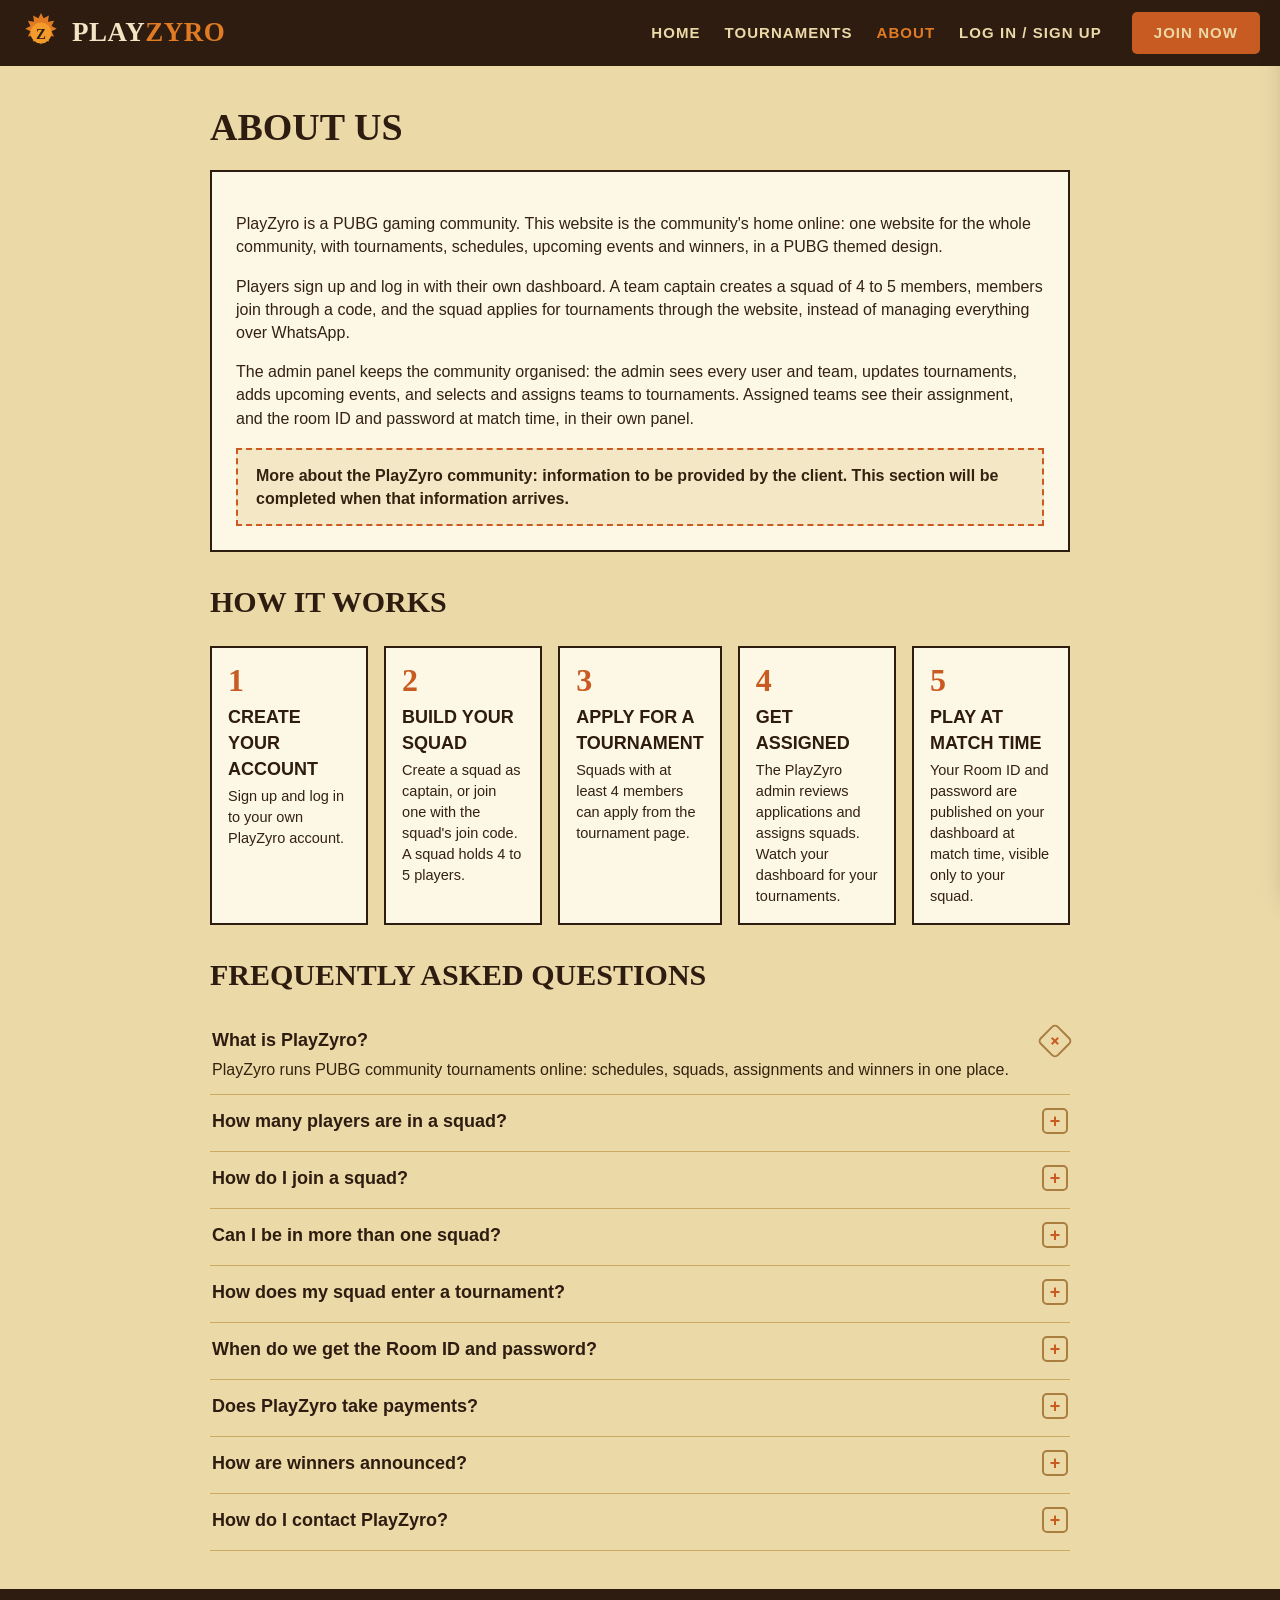
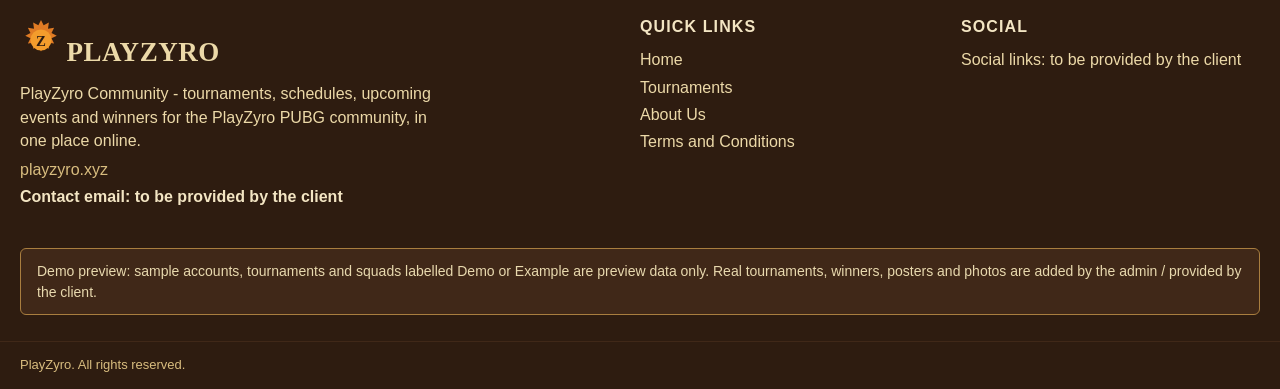
==== about.html @ addc8833 "Animations R1 fixes: height-animated FAQ (answers expand, single-open), desktop slider overflow for " ====
<!DOCTYPE html>
<html lang="en"><head><meta charset="utf-8"><meta name="viewport" content="width=device-width, initial-scale=1">
<title>About Us - PlayZyro</title><link rel="icon" href="data:image/svg+xml,%3Csvg xmlns='http://www.w3.org/2000/svg' viewBox='0 0 32 32'%3E%3Ccircle cx='16' cy='16' r='11' fill='%23e07b24'/%3E%3Ctext x='16' y='22' font-size='15' font-family='Georgia' font-weight='bold' text-anchor='middle' fill='%232e1c10'%3EZ%3C/text%3E%3C/svg%3E">
<link rel="stylesheet" href="assets/css/style.css?v=2026-11-20c">
<script>window.PZ_VARIANT='v3';</script>
<script src="assets/js/app.js?v=2026-11-20c"></script>
</head><body>
<header class="site-header dark"><div class="header-in"><a class="logo" href="index.html" aria-label="PlayZyro home">
<svg width="42" height="42" viewBox="0 0 48 48" aria-hidden="true"><g fill="#e07b24"><path d="M24 1l3 6 6-3-1 7 7-1-3 6 6 3-6 3 3 6-7-1 1 7-6-3-3 6-3-6-6 3 1-7-7 1 3-6-6-3 6-3-3-6 7 1-1-7 6 3z"/><circle cx="24" cy="24" r="12" fill="#f39c2c"/></g><text x="24" y="31" font-size="17" font-family="Georgia,serif" font-weight="bold" text-anchor="middle" fill="#2e1c10">Z</text></svg>
<span class="word">PLAY<b>ZYRO</b></span></a>
<nav class="mainnav"><a href="index.html">Home</a><a href="tournaments.html">Tournaments</a><a href="about.html" class="active">About</a><a href="dashboard.html" data-nav-dash>Dashboard</a><a href="admin.html" data-nav-admin>Admin Panel</a><span class="userchip" data-user-chip></span><a class="btn joinbtn" href="auth.html">Join Now</a></nav><button class="burger" type="button" data-burger aria-label="Open menu" aria-expanded="false" aria-controls="site-drawer"><span></span><span></span><span></span></button></div></header><div class="drawer-backdrop" data-drawer-close></div><aside class="drawer" id="site-drawer" aria-hidden="true"><div class="drawer-head"><span class="drawer-title">Menu</span><button class="drawer-x" type="button" data-drawer-close aria-label="Close menu">&times;</button></div><nav class="drawer-nav"><a href="index.html">Home</a><a href="tournaments.html">Tournaments</a><a href="about.html">About</a><a href="dashboard.html" data-nav-dash>Dashboard</a><a href="admin.html" data-nav-admin>Admin Panel</a><span class="userchip" data-user-chip></span><div class="drawer-auth"><a class="btn joinbtn" href="auth.html">Sign Up</a><a class="btn dark joinbtn" href="auth.html">Log In</a></div></nav></aside>

<div class="content"><h1>About Us</h1><div class="card">
<p>PlayZyro is a PUBG gaming community. This website is the community's home online: one website for the whole community, with tournaments, schedules, upcoming events and winners, in a PUBG themed design.</p>
<p>Players sign up and log in with their own dashboard. A team captain creates a squad of 4 to 5 members, members join through a code, and the squad applies for tournaments through the website, instead of managing everything over WhatsApp.</p>
<p>The admin panel keeps the community organised: the admin sees every user and team, updates tournaments, adds upcoming events, and selects and assigns teams to tournaments. Assigned teams see their assignment, and the room ID and password at match time, in their own panel.</p>
<div class="gapbox">More about the PlayZyro community: information to be provided by the client. This section will be completed when that information arrives.</div>
</div></div>
<div class="content r2-block"><h2>How It Works</h2><div class="steps"><div class="step"><div class="num">1</div><h3>Create your account</h3><p>Sign up and log in to your own PlayZyro account.</p></div><div class="step"><div class="num">2</div><h3>Build your squad</h3><p>Create a squad as captain, or join one with the squad's join code. A squad holds 4 to 5 players.</p></div><div class="step"><div class="num">3</div><h3>Apply for a tournament</h3><p>Squads with at least 4 members can apply from the tournament page.</p></div><div class="step"><div class="num">4</div><h3>Get assigned</h3><p>The PlayZyro admin reviews applications and assigns squads. Watch your dashboard for your tournaments.</p></div><div class="step"><div class="num">5</div><h3>Play at match time</h3><p>Your Room ID and password are published on your dashboard at match time, visible only to your squad.</p></div></div></div>
<div class="content r2-block"><h2>Frequently Asked Questions</h2><div class="faq"><div class="faq-item"><h3>What is PlayZyro?</h3><p>PlayZyro runs PUBG community tournaments online: schedules, squads, assignments and winners in one place.</p></div><div class="faq-item"><h3>How many players are in a squad?</h3><p>A squad holds 4 to 5 players. The captain creates the squad and shares its join code.</p></div><div class="faq-item"><h3>How do I join a squad?</h3><p>Ask the captain for the squad's join code, then use Join a Squad while logged in.</p></div><div class="faq-item"><h3>Can I be in more than one squad?</h3><p>Each player has one active squad.</p></div><div class="faq-item"><h3>How does my squad enter a tournament?</h3><p>A squad with at least 4 members applies from the tournament page. The admin assigns squads, and assigned squads see the tournament on their dashboard.</p></div><div class="faq-item"><h3>When do we get the Room ID and password?</h3><p>The admin publishes them at match time. They appear on the dashboard of assigned squad members only.</p></div><div class="faq-item"><h3>Does PlayZyro take payments?</h3><p>No. PlayZyro does not take payments, deposits or withdrawals on this site.</p></div><div class="faq-item"><h3>How are winners announced?</h3><p>Winners from finished tournaments are published in the winners section on this site.</p></div><div class="faq-item"><h3>How do I contact PlayZyro?</h3><p>Contact email: to be provided by the client.</p></div></div></div>
<footer class="site-footer"><div class="footer-in">
<div><a class="logo" style="margin-bottom:10px" href="index.html" aria-label="PlayZyro home">
<svg width="42" height="42" viewBox="0 0 48 48" aria-hidden="true"><g fill="#e07b24"><path d="M24 1l3 6 6-3-1 7 7-1-3 6 6 3-6 3 3 6-7-1 1 7-6-3-3 6-3-6-6 3 1-7-7 1 3-6-6-3 6-3-3-6 7 1-1-7 6 3z"/><circle cx="24" cy="24" r="12" fill="#f39c2c"/></g><text x="24" y="31" font-size="17" font-family="Georgia,serif" font-weight="bold" text-anchor="middle" fill="#2e1c10">Z</text></svg>
<span class="word">PLAY<b>ZYRO</b></span></a><p style="margin:6px 0;max-width:420px">PlayZyro Community - tournaments, schedules, upcoming events and winners for the PlayZyro PUBG community, in one place online.</p><p style="margin:4px 0;color:var(--tan)">playzyro.xyz</p><p class="foot-contact">Contact email: to be provided by the client</p></div>
<div><h4>Quick Links</h4><a href="index.html">Home</a><a href="tournaments.html">Tournaments</a><a href="about.html">About Us</a><a href="terms.html">Terms and Conditions</a></div>
<div><h4>Social</h4><p style="margin:4px 0">Social links: to be provided by the client</p></div>
<p class="demo-note">Demo preview: sample accounts, tournaments and squads labelled Demo or Example are preview data only. Real tournaments, winners, posters and photos are added by the admin / provided by the client.</p>
</div><div class="footer-bottom">PlayZyro. All rights reserved.</div></footer>
<script>
(function(){var u=PZ.session();document.querySelectorAll('[data-nav-dash]').forEach(function(e){e.style.display=u?'':'none';});document.querySelectorAll('[data-nav-admin]').forEach(function(e){e.style.display=(u&&u.role==='admin')?'':'none';});document.querySelectorAll('.joinbtn').forEach(function(e){e.style.display=u?'none':'';});})();
</script>

</body></html>
---- assets/css/style.css ----
/* PlayZyro V3 - Miramar Desert theme */
:root{
  --sand:#ecd9a8; --sand2:#e6cf9a; --cream:#f8efdb; --paper:#fdf7e6;
  --brown:#2e1c10; --brown2:#402818; --orange:#c75b21; --orange2:#e07b24;
  --tan:#d9bd7f; --tan2:#cda961; --line:#a97e3f; --ink:#33220f;
  --display:Georgia,'Times New Roman',serif;
  --cond:'Arial Narrow','Helvetica Neue',Arial,sans-serif;
  --body:'Segoe UI',Arial,Helvetica,sans-serif;
}
*{box-sizing:border-box}
html,body{margin:0;padding:0}
body{background:var(--sand);color:var(--ink);font-family:var(--body);font-size:16px;line-height:1.45}
a{color:var(--orange)}
h1,h2,h3{font-family:var(--display);color:var(--brown);margin:0 0 .4em}
.wrap{max-width:1280px;margin:0 auto;padding:0 20px}
.btn{display:inline-block;background:var(--orange);color:#fff;border:0;border-radius:5px;padding:10px 22px;font-family:var(--cond);font-weight:700;letter-spacing:.06em;text-transform:uppercase;text-decoration:none;cursor:pointer;font-size:15px;text-align:center}
.btn:hover{background:var(--orange2)}
.btn.dark{background:var(--brown)}
.btn.dark:hover{background:var(--brown2)}
.btn.ghost{background:transparent;border:2px solid var(--brown);color:var(--brown)}
.btn.small{padding:6px 14px;font-size:13px}
input,select,textarea{width:100%;padding:9px 11px;border:1px solid var(--line);border-radius:4px;background:var(--cream);font-family:var(--body);font-size:15px;color:var(--ink)}
label{font-family:var(--cond);font-weight:700;letter-spacing:.05em;text-transform:uppercase;font-size:13px;display:block;margin:0 0 5px}
.msg{border-radius:5px;padding:10px 14px;margin:12px 0;font-weight:600}
.msg.err{background:#f6d9c8;border:1px solid var(--orange);color:#7a2d08}
.msg.ok{background:#eef0cf;border:1px solid #8a8f3c;color:#4c4f14}
.ph{background:#ddd3bd;border:2px solid #8d8570;color:#5c5340;display:flex;align-items:center;justify-content:center;text-align:center;font-family:var(--cond);font-weight:700;letter-spacing:.05em;text-transform:uppercase;padding:18px;min-height:110px}
.ph.tall{min-height:300px}
.tablewrap{overflow-x:auto;border:2px solid var(--brown);max-width:100%}
.dash-grid>*,.auth-grid>*,.detail-grid>*,.admin-grid>*,.footer-in>*,.hcards>*{min-width:0}
table{border-collapse:collapse;width:100%;min-width:640px;background:var(--cream)}
th{background:var(--brown);color:var(--sand);font-family:var(--cond);letter-spacing:.06em;text-transform:uppercase;text-align:left;padding:10px 12px;font-size:14px}
td{padding:9px 12px;border-bottom:1px solid var(--tan2);font-size:15px;vertical-align:top}
tr.alt td{background:#f1e3bd}
.status{display:inline-block;padding:2px 10px;border-radius:10px;font-family:var(--cond);font-weight:700;font-size:12px;letter-spacing:.05em;text-transform:uppercase;background:#e9dfc2;border:1px solid var(--line)}
.status.open{background:#b9c98a;border-color:#7d8f4a}
.pz-toast{position:fixed;left:50%;bottom:26px;transform:translateX(-50%) translateY(20px);background:var(--brown);color:var(--sand);padding:12px 22px;border-radius:6px;font-weight:600;opacity:0;pointer-events:none;transition:opacity .25s,transform .25s;z-index:99;max-width:90vw;text-align:center}
.pz-toast.show{opacity:1;transform:translateX(-50%) translateY(0)}

/* Header */
.site-header{position:relative;z-index:5}
.site-header.dark{background:var(--brown);color:var(--sand)}
.site-header.light{background:var(--cream);color:var(--brown);border-bottom:3px solid var(--tan)}
.header-in{display:flex;align-items:center;gap:26px;max-width:1280px;margin:0 auto;padding:12px 20px;flex-wrap:wrap}
.logo{display:flex;align-items:center;gap:10px;text-decoration:none}
.logo .word{font-family:var(--display);font-weight:900;font-size:27px;letter-spacing:.02em}
.dark .logo .word{color:#f3e5c3}.dark .logo .word b{color:var(--orange2)}
.light .logo .word{color:var(--brown)}.light .logo .word b{color:var(--orange)}
.mainnav{display:flex;gap:24px;flex-wrap:wrap;margin-left:auto;align-items:center}
.mainnav a{font-family:var(--cond);font-weight:700;letter-spacing:.07em;text-transform:uppercase;text-decoration:none;font-size:15px}
.dark .mainnav a{color:var(--sand)} .light .mainnav a{color:var(--brown)}
.mainnav a:hover,.mainnav a.active{color:var(--orange2)}
.userchip{font-family:var(--cond);font-weight:700;letter-spacing:.04em}
.joinbtn{margin-left:6px}

/* Hero (home) */
.hero{position:relative;overflow:hidden;background:linear-gradient(var(--sand2),var(--sand));text-align:center;padding:52px 20px 0}
.hero .topo{position:absolute;inset:0;opacity:.5;pointer-events:none}
.hero h1{position:relative;font-size:46px;line-height:1.08;text-transform:uppercase;font-weight:900}
.hero h1 .l1{color:var(--orange);display:block}
.hero h1 .l2{color:var(--brown);display:block}
.hero p{position:relative;max-width:640px;margin:10px auto 22px;font-size:17px}
.hero .cta{position:relative;display:flex;gap:14px;justify-content:center;flex-wrap:wrap;padding-bottom:26px}
.dunes{display:block;width:100%;height:auto;margin-top:4px}

/* Sections */
.section{padding:38px 0}
.section h2{font-size:34px;text-transform:uppercase;text-align:center;font-weight:900}
.cards3{display:grid;grid-template-columns:repeat(3,1fr);gap:22px;max-width:1060px;margin:22px auto 0}
.tcard{background:var(--brown);border-radius:8px;padding:16px;color:var(--sand)}
.tcard .ph{min-height:130px;border-radius:4px}
.tcard h3{color:#f3e5c3;font-family:var(--cond);text-transform:uppercase;font-size:21px;margin:14px 0 2px}
.tcard .date{color:var(--tan);font-size:14px;margin-bottom:12px}
.tcard .btn{width:100%}

/* Newspaper strips */
.newsstrip{background:var(--paper);border-top:4px double var(--brown);border-bottom:4px double var(--brown);padding:16px 20px;max-width:1060px;margin:0 auto}
.newsstrip h2{font-size:30px}
.strip-row{display:flex;gap:16px;align-items:stretch;overflow-x:auto;padding-bottom:6px}
.strip-row .ph{flex:1 1 180px;min-height:104px}
.strip-cell{flex:1 1 200px;display:flex;flex-direction:column;gap:8px;justify-content:center}
.strip-cell .cap{font-family:var(--cond);font-weight:700;text-transform:uppercase;letter-spacing:.05em}
.strip-nav{display:flex;gap:8px;justify-content:flex-end;margin-top:8px}
.strip-nav button{background:var(--brown);color:var(--sand);border:0;border-radius:4px;width:38px;height:30px;cursor:pointer;font-size:16px}

/* Footer */
.site-footer{background:var(--brown);color:var(--sand);margin-top:50px}
.footer-in{max-width:1280px;margin:0 auto;padding:34px 20px 20px;display:grid;grid-template-columns:2fr 1fr 1fr;gap:28px}
.site-footer h4{font-family:var(--cond);letter-spacing:.07em;text-transform:uppercase;color:#f3e5c3;margin:0 0 10px}
.site-footer a{color:var(--sand);text-decoration:none;display:block;margin:4px 0}
.site-footer a:hover{color:var(--orange2)}
.footer-bottom{border-top:1px solid var(--brown2);padding:14px 20px;max-width:1280px;margin:0 auto;font-size:13px;color:var(--tan)}
.demo-note{grid-column:1/-1;background:var(--brown2);border:1px solid var(--line);border-radius:6px;padding:12px 16px;font-size:14px;color:#e8d9ae}

/* Page titles (tournaments) */
.pagetitle{position:relative;text-align:center;padding:44px 20px 8px;overflow:hidden}
.pagetitle .topo{position:absolute;inset:0;opacity:.45;pointer-events:none}
.pagetitle h1{position:relative;font-size:52px;text-transform:uppercase;font-weight:900}
.pagetitle p{position:relative;font-size:18px}
.champ-banner{max-width:1180px;margin:26px auto 0;background:var(--paper);border:2px solid var(--brown);padding:12px 18px}
.champ-banner .cb-head{display:flex;align-items:center;gap:14px}
.champ-banner .cb-head:before,.champ-banner .cb-head:after{content:"";flex:1;border-top:3px solid var(--brown);border-bottom:1px solid var(--brown);height:5px}
.champ-banner h2{font-size:22px;margin:0}
.champ-row{display:flex;gap:18px;align-items:center;flex-wrap:wrap;margin-top:10px}
.champ-row .ph{min-height:74px;flex:0 0 190px}
.champ-row .cap{font-family:var(--display);font-weight:900;font-size:21px;text-transform:uppercase;color:var(--brown)}
.hcards{display:grid;grid-template-columns:repeat(3,1fr);gap:20px;max-width:1180px;margin:20px auto 0}
.hcard{background:#f3e7c6;border:2px solid var(--brown);padding:12px;display:flex;gap:14px;align-items:stretch}
.hcard .ph{flex:0 0 118px;min-height:118px;padding:8px;font-size:13px}
.hcard h3{font-family:var(--cond);font-size:20px;text-transform:uppercase;margin:0 0 4px}
.hcard .meta{font-size:14px;margin-bottom:10px}
.sched{max-width:1180px;margin:0 auto}
.sched h2{text-align:left;font-size:22px;font-family:var(--cond);letter-spacing:.05em}

/* Auth */
.auth-grid{display:grid;grid-template-columns:1fr 1fr;gap:26px;max-width:1180px;margin:30px auto 0;align-items:start}
.panel{background:var(--paper);border:2px solid var(--orange);padding:18px}
.panel h2{font-family:var(--cond);font-size:26px;text-transform:uppercase;border-bottom:2px solid var(--orange);padding-bottom:8px}
.panel .ph{margin-bottom:14px}
.auth-panel{border:3px solid var(--brown);background:var(--paper);padding:0;overflow:hidden}
.auth-panel .ap-head{background:var(--orange);color:#fff;font-family:var(--display);font-weight:700;font-size:22px;text-align:center;padding:12px}
.auth-cols{display:grid;grid-template-columns:1fr 1fr}
.auth-col{padding:20px}
.auth-col:first-child{border-right:1px solid var(--tan2)}
.auth-col h2{font-family:var(--cond);text-align:center;font-size:24px}
.auth-col .field{margin-bottom:13px}
.checkline{display:flex;gap:8px;align-items:flex-start;font-size:14px;margin:10px 0}
.checkline input{width:auto;margin-top:3px}
.demo-box{max-width:1180px;margin:20px auto 0;background:var(--brown);color:var(--sand);border-radius:6px;padding:14px 18px;font-size:15px}
.demo-box b{color:var(--orange2)}

/* Dashboard */
.dash-band{background:var(--tan);margin-top:0}
.dash-band-in{max-width:1280px;margin:0 auto;padding:16px 20px;display:flex;gap:22px;align-items:flex-start;flex-wrap:wrap}
.dash-band h1{font-family:var(--cond);font-size:30px;text-transform:uppercase;margin:8px 0 0}
.dash-band h1 span{color:#6d4c1e;font-weight:400}
.roombox{margin-left:auto;background:var(--brown);color:var(--sand);min-width:300px;max-width:430px;flex:1 1 300px}
.roombox .rb-head{background:var(--orange);color:#fff;font-family:var(--cond);font-weight:700;letter-spacing:.06em;padding:8px 14px;font-size:17px}
.roombox .rb-body{padding:12px 14px;font-size:15px}
.roombox .rb-body .cred{font-weight:700;color:#f3e5c3}
.dash-grid{display:grid;grid-template-columns:300px 1fr 250px;gap:24px;max-width:1280px;margin:26px auto 0;padding:0 20px;align-items:start}
.dash-grid h2{font-family:var(--cond);font-size:24px;text-transform:uppercase;text-align:left}
.squadcard{border:2px solid var(--brown);background:#eef0ea;padding:14px}
.squadcard .ph{min-height:140px;margin-bottom:12px}
.squadcard .sname{font-family:var(--cond);font-weight:700;font-size:19px;text-transform:uppercase;border-bottom:2px solid var(--brown);padding-bottom:6px}
.squadcard ul{list-style:none;margin:10px 0;padding:0}
.squadcard li{padding:5px 0;border-bottom:1px solid #d8d2bd;font-size:15px}
.jocode{background:var(--tan);padding:9px 11px;font-family:var(--cond);font-weight:700;letter-spacing:.04em;display:flex;justify-content:space-between;gap:8px;align-items:center;flex-wrap:wrap}
.winners-strip{margin-top:26px}
.winners-strip h2{font-family:var(--cond)}
.ws-bar{border:2px solid var(--brown);background:var(--tan);padding:8px 14px;font-family:var(--cond);font-weight:700;letter-spacing:.05em;text-transform:uppercase}
.ws-body{border:2px solid var(--brown);border-top:0;background:var(--paper);padding:16px;display:flex;gap:18px;align-items:center;flex-wrap:wrap}
.ws-body .ph{flex:0 0 190px;min-height:100px}
.ws-body .cap{font-family:var(--display);font-weight:900;font-size:20px;text-transform:uppercase;color:var(--brown)}
.side-col .ph{min-height:300px}
.eventlist{list-style:none;margin:10px 0;padding:0}
.eventlist li{background:var(--paper);border:1px solid var(--line);padding:9px 12px;margin-bottom:8px}

/* Generic content pages */
.content{max-width:900px;margin:34px auto 0;padding:0 20px}
.content h1{font-size:38px;text-transform:uppercase}
.content .card{background:var(--paper);border:2px solid var(--brown);padding:24px}
.gapbox{background:#f3e7c6;border:2px dashed var(--orange);padding:14px 18px;margin-top:18px;font-weight:600}
.formcard{max-width:560px;margin:30px auto 0;background:var(--paper);border:2px solid var(--brown);padding:24px}
.formcard .field{margin-bottom:14px}
.detail-grid{display:grid;grid-template-columns:1fr 1fr;gap:24px;max-width:1000px;margin:28px auto 0;padding:0 20px;align-items:start}

/* Admin */
.admin-shell{display:flex;min-height:100vh}
.admin-side{background:var(--brown);color:var(--sand);width:230px;flex:0 0 230px;padding:20px 16px}
.admin-side .logo .word{color:#f3e5c3;font-size:22px}.admin-side .logo .word b{color:var(--orange2)}
.admin-side .ap-label{text-align:center;font-family:var(--cond);letter-spacing:.15em;margin:12px 0 20px;color:var(--tan)}
.admin-side nav a{display:block;color:var(--sand);text-decoration:none;font-family:var(--cond);font-weight:700;letter-spacing:.04em;padding:10px 12px;border-radius:5px;margin-bottom:4px}
.admin-side nav a:hover,.admin-side nav a.active{background:var(--orange);color:#fff}
.admin-main{flex:1;padding:20px;min-width:0}
.admin-top{display:flex;gap:16px;align-items:center;flex-wrap:wrap;margin-bottom:20px}
.admin-top .searchbox{flex:1 1 260px}
.countbox{background:var(--paper);border:2px solid var(--brown);padding:8px 20px;text-align:center}
.countbox .num{font-family:var(--display);font-weight:900;font-size:26px;color:var(--brown)}
.countbox .lbl{font-family:var(--cond);font-size:12px;letter-spacing:.08em;text-transform:uppercase}
.admin-grid{display:grid;grid-template-columns:1fr 1fr;gap:22px}
.admin-card{background:var(--paper);border:1px solid var(--tan2);border-radius:8px;padding:18px;box-shadow:0 2px 6px rgba(46,28,16,.12)}
.admin-card h2{font-family:var(--cond);font-size:22px;text-transform:uppercase;text-align:left}
.admin-card table{min-width:0}
.admin-card th{background:transparent;color:var(--brown);border-bottom:2px solid var(--brown)}
.admin-card td{border-bottom:1px solid #e3d3a5;padding:8px;font-size:14px}
.admin-card th{padding:8px;font-size:13px}
.mini-ph{display:inline-block;background:#ddd3bd;border:1px solid #8d8570;color:#5c5340;font-family:var(--cond);font-weight:700;font-size:10px;padding:5px 7px;text-align:center;text-transform:uppercase}
.tcards{display:grid;grid-template-columns:repeat(auto-fill,minmax(180px,1fr));gap:14px}
.tcards .tcard2{border:1px solid var(--tan2);border-radius:6px;padding:10px;background:var(--cream)}
.tcards .tcard2 .ph{min-height:80px;padding:8px;font-size:12px;margin:8px 0}
.tcards .tcard2 h3{font-family:var(--cond);font-size:16px;margin:0}
.admin-form .field{margin-bottom:11px}
.admin-form .row2{display:grid;grid-template-columns:1fr 1fr;gap:12px}
.assign-list label{display:flex;gap:8px;align-items:center;text-transform:none;font-family:var(--body);font-weight:400;font-size:15px;margin:6px 0}
.assign-list input{width:auto}
.timeline{list-style:none;margin:0;padding:0 0 0 14px;border-left:3px solid var(--tan2)}
.timeline li{padding:8px 0 8px 10px;position:relative}
.timeline li:before{content:"";position:absolute;left:-21px;top:15px;width:9px;height:9px;border-radius:50%;background:var(--orange)}

@media (max-width:900px){
  .dash-grid{grid-template-columns:1fr 1fr}
  .side-col{grid-column:1/-1}
  .admin-grid{grid-template-columns:1fr}
}
@media (max-width:760px){
  .header-in{gap:14px}
  .mainnav{margin-left:0;gap:14px}
  .hero h1{font-size:31px}
  .pagetitle h1{font-size:34px}
  .cards3,.hcards{grid-template-columns:1fr}
  .auth-grid,.auth-cols,.detail-grid{grid-template-columns:1fr}
  .auth-col:first-child{border-right:0;border-bottom:1px solid var(--tan2)}
  .dash-grid{grid-template-columns:1fr}
  .roombox{margin-left:0}
  .footer-in{grid-template-columns:1fr}
  .admin-shell{flex-direction:column}
  .admin-side{width:100%;flex:none}
  .admin-side nav{display:flex;flex-wrap:wrap;gap:4px}
  .section h2{font-size:26px}
  table{min-width:560px}
}

/* ============ R2 FIX ROUND (2026-11-20) ============ */
/* Item 4: editorial display type lock - headlines always use the display face */
h1,.section h2,.pagetitle h1,.content h1,.newsstrip h2,.champ-banner h2{font-family:var(--display);font-weight:900}
.sched h2{font-family:var(--display);font-size:26px;letter-spacing:0;text-transform:uppercase}

/* Items 1-2: compact mobile header + slide-in drawer */
.burger{display:none;background:transparent;border:2px solid currentColor;border-radius:5px;width:44px;height:40px;padding:9px 10px;cursor:pointer;color:inherit;flex:0 0 auto;margin-left:auto}
.burger span{display:block;height:3px;background:currentColor;margin:0 0 5px}
.burger span:last-child{margin-bottom:0}
.drawer{position:fixed;top:0;right:0;height:100dvh;width:min(320px,86vw);background:var(--brown);color:var(--sand);z-index:60;transform:translateX(105%);transition:transform .32s ease;box-shadow:-6px 0 24px rgba(46,28,16,.35);display:flex;flex-direction:column}
.drawer.open{transform:translateX(0)}
.drawer-backdrop{position:fixed;inset:0;background:rgba(46,28,16,.55);opacity:0;pointer-events:none;transition:opacity .32s ease;z-index:59}
.drawer-backdrop.open{opacity:1;pointer-events:auto}
.drawer-head{display:flex;align-items:center;justify-content:space-between;padding:16px 18px;border-bottom:2px solid var(--brown2)}
.drawer-title{font-family:var(--display);font-weight:900;font-size:21px;text-transform:uppercase;color:#f3e5c3}
.drawer-x{background:transparent;border:2px solid var(--tan);color:var(--sand);border-radius:5px;width:38px;height:38px;font-size:21px;line-height:1;cursor:pointer}
.drawer-nav{display:flex;flex-direction:column;gap:2px;padding:14px 18px;overflow-y:auto}
.drawer-nav>a{font-family:var(--cond);font-weight:700;letter-spacing:.06em;text-transform:uppercase;text-decoration:none;color:var(--sand);font-size:17px;padding:11px 6px;border-bottom:1px solid var(--brown2)}
.drawer-nav>a:hover{color:var(--orange2)}
.drawer-nav .userchip{padding:12px 6px 2px;color:var(--tan)}
.drawer-auth{display:flex;gap:10px;margin-top:16px}
.drawer-auth .btn{flex:1}

/* Item 3: hero artwork - defined hard-edge shapes, stronger contour lines */
.hero .topo,.pagetitle .topo{opacity:.85}
.hero .topo path,.pagetitle .topo path{stroke-width:2.2}

/* Item 6: distinct placeholder treatments (poster artwork / winner photo frame / team photo frame) */
.art-poster,.art-photo,.art-team{position:relative;border:2px solid var(--brown);overflow:hidden;display:flex;align-items:flex-end;min-height:110px;background-color:#e8d5a3}
.art-poster{background-image:url("data:image/svg+xml,%3Csvg xmlns='http://www.w3.org/2000/svg' viewBox='0 0 400 225'%3E%3Crect width='400' height='225' fill='%23ecd9a8'/%3E%3Ccircle cx='322' cy='42' r='24' fill='%23c75b21'/%3E%3Cg fill='none' stroke='%23a97e3f' stroke-width='2'%3E%3Cpath d='M-10 40 C80 22 150 52 240 38 S 360 24 410 44'/%3E%3Cpath d='M-10 68 C90 50 160 80 250 66 S 370 52 410 72'/%3E%3C/g%3E%3Cpath d='M0 225 L0 150 L60 150 L84 108 L190 108 L208 150 L400 150 L400 225 Z' fill='%23d9a860'/%3E%3Cpath d='M0 225 L0 180 L120 168 L260 184 L400 170 L400 225 Z' fill='%23c98f45'/%3E%3Cpath d='M0 225 C90 206 210 220 400 202 L400 225 Z' fill='%23b97e35'/%3E%3C/svg%3E");background-size:cover;background-position:center}
.art-photo{background-color:#e6cf9a;background-image:url("data:image/svg+xml,%3Csvg xmlns='http://www.w3.org/2000/svg' viewBox='0 0 100 100'%3E%3Ccircle cx='50' cy='33' r='17' fill='%23402818'/%3E%3Cpath d='M14 96 C14 68 32 57 50 57 C68 57 86 68 86 96 Z' fill='%23402818'/%3E%3C/svg%3E");background-repeat:no-repeat;background-position:center 34%;background-size:auto 60%;box-shadow:inset 0 0 0 4px var(--cream),inset 0 0 0 7px var(--line)}
.art-team{background-color:#e6cf9a;background-image:url("data:image/svg+xml,%3Csvg xmlns='http://www.w3.org/2000/svg' viewBox='0 0 200 100'%3E%3Cg fill='%23402818'%3E%3Ccircle cx='28' cy='36' r='13'/%3E%3Cpath d='M6 92 C6 68 16 60 28 60 C40 60 50 68 50 92 Z'/%3E%3Ccircle cx='78' cy='36' r='13'/%3E%3Cpath d='M56 92 C56 68 66 60 78 60 C90 60 100 68 100 92 Z'/%3E%3Ccircle cx='128' cy='36' r='13'/%3E%3Cpath d='M106 92 C106 68 116 60 128 60 C140 60 150 68 150 92 Z'/%3E%3Ccircle cx='178' cy='36' r='13'/%3E%3Cpath d='M156 92 C156 68 166 60 178 60 C190 60 200 68 200 92 Z'/%3E%3C/g%3E%3C/svg%3E");background-repeat:no-repeat;background-position:center 34%;background-size:80% auto;box-shadow:inset 0 0 0 4px var(--cream),inset 0 0 0 7px var(--line)}
.art-tag{position:relative;z-index:2;background:var(--brown);color:var(--sand);font-family:var(--cond);font-weight:700;letter-spacing:.06em;text-transform:uppercase;font-size:12px;padding:4px 10px;margin:10px}
.art-poster.tall{min-height:300px;height:100%}
.tcard .art-poster{height:140px;min-height:140px}
.hcard{flex-direction:column}
.hcard .art-poster{width:100%;height:150px;flex:none}
.hcard-body{display:flex;flex-direction:column;align-items:flex-start}
.panel .art-poster,.panel .art-photo,.panel .art-team{margin-bottom:14px}
.squadcard .art-team{min-height:140px;margin-bottom:12px}
.side-col .art-poster{min-height:300px}
.ws-body .art-photo{flex:0 0 190px;min-height:100px}
.strip-row .art-photo,.strip-row .art-team{flex:1 1 180px;min-height:104px}
.champ-unit{display:flex;gap:14px;align-items:center;flex:1 1 280px}
.champ-unit .art-photo,.champ-unit .art-team{flex:0 0 170px;height:84px;min-height:84px}
.tcards .tcard2 .art-poster{height:84px;min-height:84px;margin:8px 0}
.mini-frame{display:inline-block;background:#e6cf9a;border:1px solid var(--line);box-shadow:inset 0 0 0 2px var(--cream);color:#5c5340;font-family:var(--cond);font-weight:700;font-size:10px;padding:5px 7px;text-align:center;text-transform:uppercase}
.win-line{display:block;margin-top:2px}
.wl-label{font-family:var(--cond);font-weight:700;text-transform:uppercase;letter-spacing:.05em;white-space:nowrap}

/* Item 13: page-depth sections */
.steps{display:grid;grid-template-columns:repeat(5,1fr);gap:16px;margin-top:22px}
.step{background:var(--paper);border:2px solid var(--brown);padding:16px}
.step .num{font-family:var(--display);font-weight:900;font-size:32px;color:var(--orange);line-height:1}
.step h3{font-family:var(--cond);text-transform:uppercase;font-size:18px;margin:8px 0 4px}
.step p{margin:0;font-size:14.5px}
.section.alt{background:var(--cream)}
.why-grid{display:grid;grid-template-columns:repeat(2,1fr);gap:18px;max-width:1060px;margin:22px auto 0}
.why-card{background:var(--paper);border:2px solid var(--brown);border-top:6px solid var(--orange);padding:18px}
.why-card h3{font-family:var(--cond);text-transform:uppercase;font-size:19px;margin:0 0 6px}
.why-card p{margin:0}
.faq{max-width:860px;margin:18px auto 0;text-align:left}
.faq-item{border-bottom:1px solid var(--tan2);padding:13px 2px}
.faq-item h3{font-family:var(--cond);font-size:18px;margin:0 0 4px;color:var(--brown)}
.faq-item p{margin:0}
.cta-band{background:var(--brown);color:var(--sand);text-align:center;padding:34px 20px;border-top:5px solid var(--orange);margin-top:44px}
.cta-band h2{color:#f3e5c3;font-size:32px;text-transform:uppercase;margin:0 0 8px}
.cta-band p{margin:0 auto 18px;max-width:560px}
.cta-row{display:flex;gap:14px;justify-content:center;flex-wrap:wrap}
.btn.ghost-light{background:transparent;border:2px solid var(--sand);color:var(--sand)}
.squad-strip{max-width:1180px;margin:38px auto 0;background:var(--paper);border:2px solid var(--brown);padding:20px}
.squad-strip h2{font-size:26px;text-align:left;margin:0 0 6px}
.ss-row{display:grid;grid-template-columns:repeat(4,1fr);gap:16px;margin-top:12px}
.ss-item{display:flex;gap:10px;align-items:flex-start}
.ss-item .num{font-family:var(--display);font-weight:900;font-size:26px;color:var(--orange);line-height:1.1}
.ss-item p{margin:0;font-size:14.5px}
.detail-extra{display:grid;grid-template-columns:1fr;gap:20px;max-width:1000px;margin:24px auto 0}
.detail-extra .panel h2{text-align:left}
.apply-steps,.rules-list{margin:8px 0 0;padding-left:22px}
.apply-steps li,.rules-list li{margin-bottom:7px}
.r2-block{margin-top:28px}
.r2-block h2{font-size:30px;text-transform:uppercase}
.r2-block .steps{grid-template-columns:repeat(5,1fr)}

/* Item 9: footer tightening + designed contact line */
.site-footer{margin-top:38px}
.footer-in{padding:26px 20px 12px;gap:22px}
.foot-contact{margin:4px 0;color:#f3e5c3;font-weight:600}

/* Item 7 (admin): contained scroll wrapper, visible hint, sticky first column */
.scroll-hint{display:none;font-family:var(--cond);font-weight:700;letter-spacing:.05em;text-transform:uppercase;font-size:12px;color:var(--orange);margin:0 0 8px}
@media (max-width:900px){
  .scroll-hint{display:block}
  .admin-card th:first-child,.admin-card td:first-child{position:sticky;left:0;background:var(--paper);z-index:2}
  .admin-top .countbox{flex:1 1 0}
  .admin-top .countbox + .countbox{border-left:0}
}

@media (max-width:900px){
  .steps{grid-template-columns:repeat(2,1fr)}
  .ss-row{grid-template-columns:repeat(2,1fr)}
  .r2-block .steps{grid-template-columns:repeat(2,1fr)}
}
@media (max-width:820px){
  /* Items 1-2: one compact header row; nav + auth live in the drawer */
  .header-in{flex-wrap:nowrap;gap:12px;padding:10px 16px}
  .mainnav{display:none}
  .burger{display:block}
  .logo .word{font-size:23px}
  /* Item 8: auth form leads on mobile */
  .auth-grid{display:flex;flex-direction:column}
  .auth-formcol{order:-1}
}
@media (max-width:640px){
  /* Item 7: public tables become stacked label/value cards */
  .tablewrap.stack-table{border:0;overflow:visible}
  .tablewrap.stack-table table{min-width:0 !important;width:100%}
  .tablewrap.stack-table thead{display:none}
  .tablewrap.stack-table tbody tr{display:block;background:var(--paper);border:2px solid var(--brown);margin:0 0 12px;padding:4px 2px}
  .tablewrap.stack-table tbody td{display:flex;justify-content:space-between;align-items:center;gap:14px;border-bottom:1px solid var(--tan2);padding:8px 10px;text-align:right}
  .tablewrap.stack-table tbody td:last-child{border-bottom:0}
  .tablewrap.stack-table tbody td:before{content:attr(data-label);font-family:var(--cond);font-weight:700;text-transform:uppercase;letter-spacing:.05em;font-size:12px;color:var(--brown);text-align:left;flex:0 0 auto}
  .tablewrap.stack-table tbody td[colspan]{display:block;text-align:left}
  .tablewrap.stack-table tbody td[colspan]:before{content:none}
  .steps,.ss-row,.why-grid,.r2-block .steps{grid-template-columns:1fr}
  .champ-unit{flex:1 1 100%}
  .footer-in{gap:16px;padding:22px 16px 10px}
}

/* ===== PlayZyro Animations R1 (panel-approved S1-S5 + O1-O4, Chat 3) =====
   Rules: content visible on load, entrance starts from visible, no scroll-reveal,
   animations are never gated on any motion preference setting. */
.btn{transition:background-color .16s ease,color .16s ease,border-color .16s ease,transform .12s ease}
.btn:active{transform:scale(.98)}
.main-nav a,nav.main a,.drawer-nav a{transition:color .15s ease,background-color .15s ease}
@keyframes pzHero{from{transform:translateY(10px) scale(.99);opacity:.92}to{transform:translateY(0) scale(1);opacity:1}}
.hero{animation:pzHero .5s ease-out}

@media (hover:hover) and (pointer:fine){
  .tcard,.why-card{transition:transform .18s ease,border-color .18s ease,box-shadow .18s ease}
  .tcard:hover,.why-card:hover{transform:translateY(-2px);border-color:#a97e3f;box-shadow:0 10px 22px rgba(46,28,16,.22)}
}
.pz-prog{height:3px;background:#d9bd7f;margin-top:10px;overflow:hidden}
.pz-prog i{display:block;height:100%;width:0;background:#c75b21;transition:width .3s ease}
.strip-row{scroll-behavior:smooth;scroll-snap-type:x proximity}
.strip-row>*{scroll-snap-align:start}
.pz-faq-q{cursor:pointer;display:flex;justify-content:space-between;align-items:center;gap:12px}
.pz-chev{flex:none;width:26px;height:26px;border:2px solid #a97e3f;border-radius:5px;color:#c75b21;display:inline-flex;align-items:center;justify-content:center;font-family:var(--cond);font-weight:700;transition:transform .3s ease}
.pz-chev::after{content:"+"}
.pz-open .pz-chev{transform:rotate(45deg)}
.pz-faq-a{display:grid;grid-template-rows:0fr;transition:grid-template-rows .32s ease-in-out}
.pz-faq-in{overflow:hidden;min-height:0}
.pz-msg-in{animation:pzMsg .2s ease-out}
@keyframes pzMsg{from{opacity:.35;transform:translateY(-4px)}to{opacity:1;transform:translateY(0)}}
.pz-swap{animation:pzSwap .16s ease-out}
@keyframes pzSwap{from{opacity:.45}to{opacity:1}}
.pz-reveal{animation:pzReveal .5s ease-out}
@keyframes pzReveal{from{opacity:.55;transform:scale(.985)}to{opacity:1;transform:scale(1)}}

/* Animations R1 correction: the Champions strip must actually overflow to slide (S2);
   R2 fitted its cells to the row, so prev/next and auto-advance had nothing to move. */
.strip-row>.ph,.strip-row>.art-photo,.strip-row>.art-team,.strip-row>.strip-cell{flex:0 0 300px}
/* Animations R1 fix: open state for the FAQ answer wrapper (was missing, answers could not expand). */
.faq-item.pz-open .pz-faq-a{grid-template-rows:1fr}
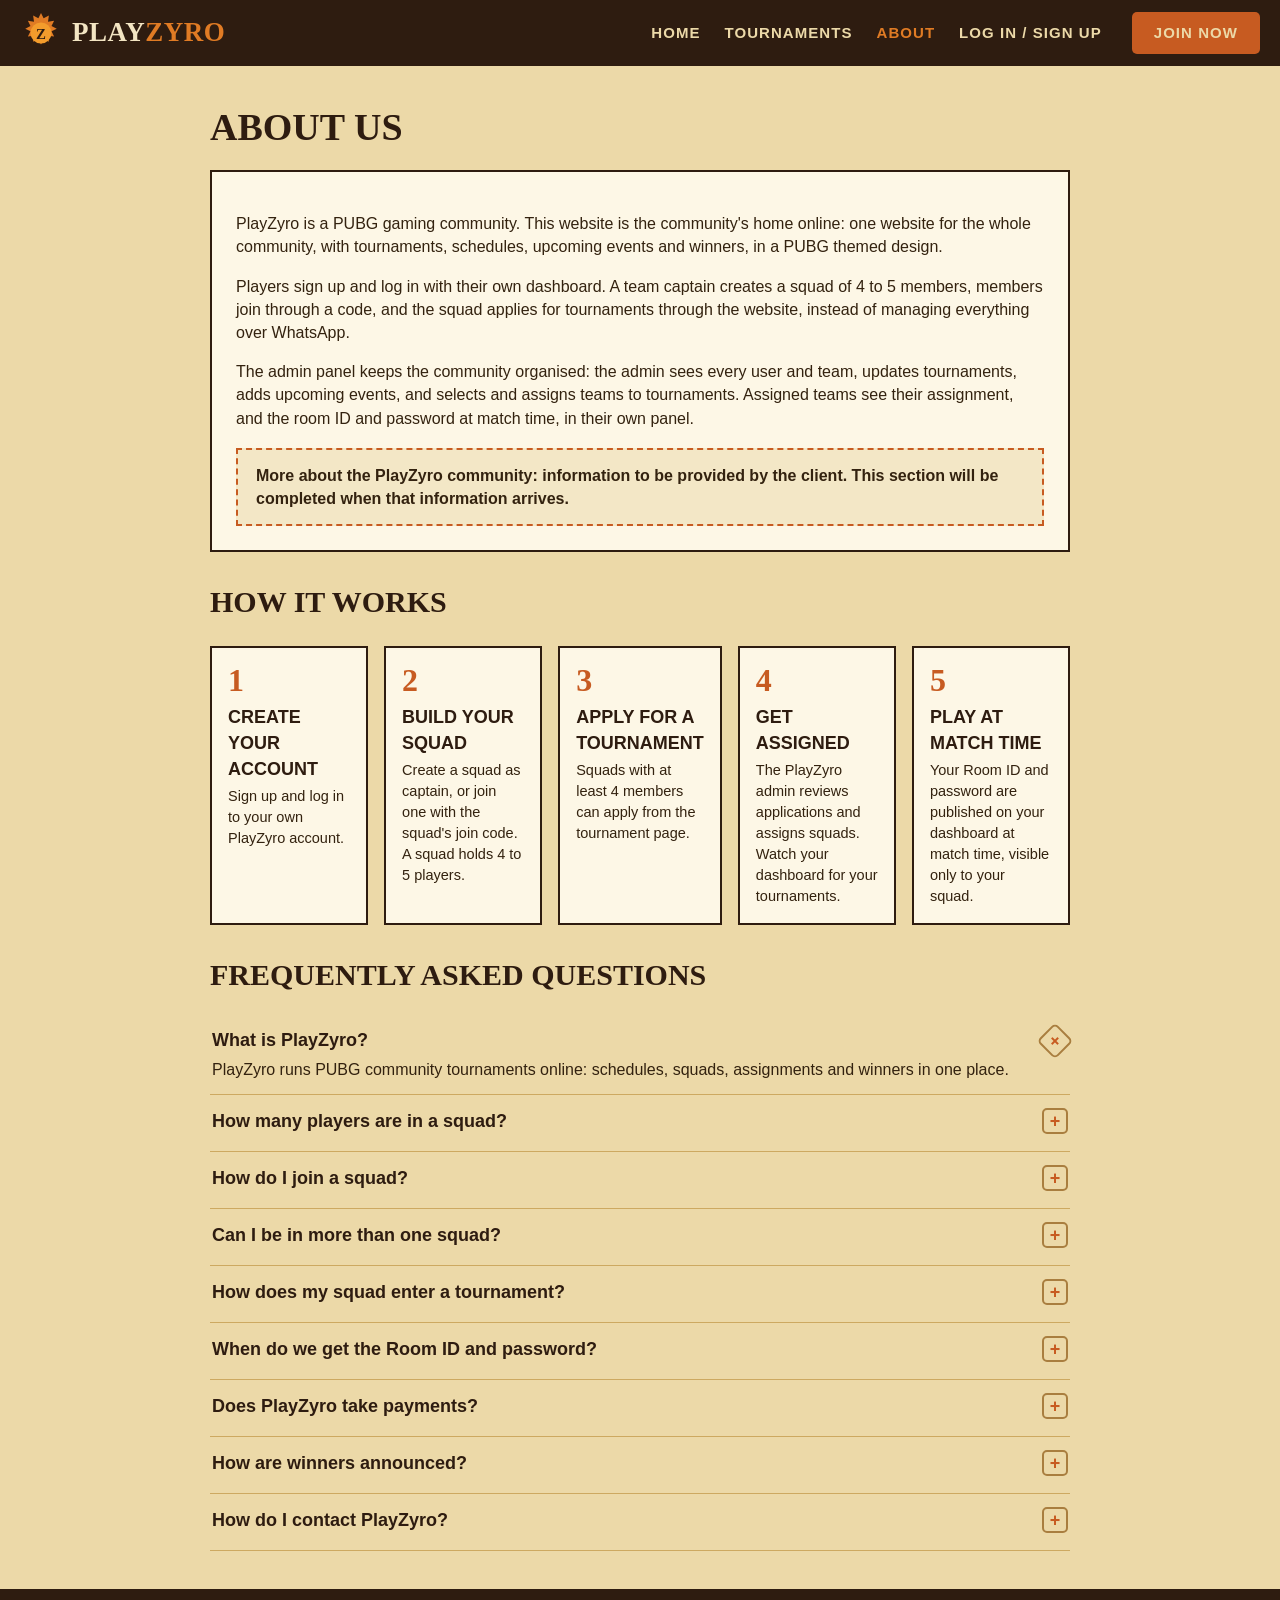
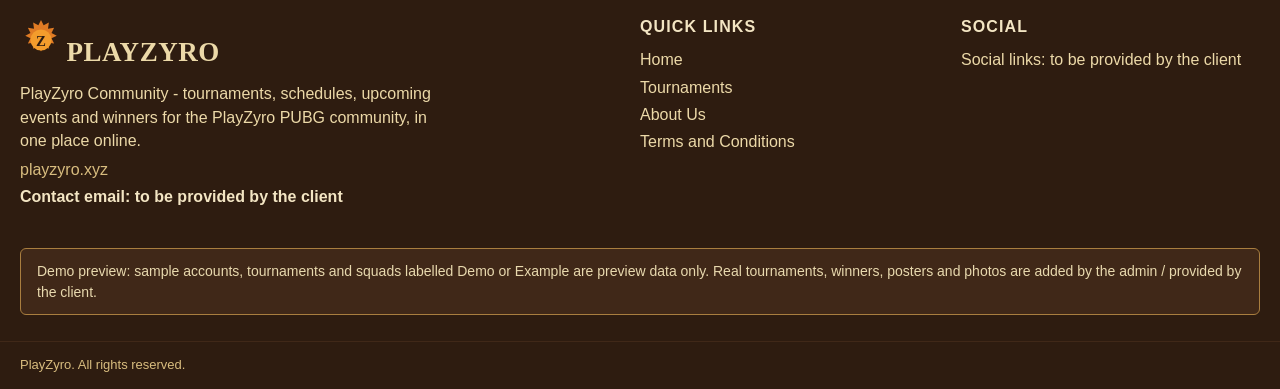
==== commit 23ab73ae: "R2 held fix batch + animations sync, assets ?v=2026-11-20d (Hostinger move)" ====
--- a/about.html
+++ b/about.html
@@ -1,9 +1,9 @@
 <!DOCTYPE html>
 <html lang="en"><head><meta charset="utf-8"><meta name="viewport" content="width=device-width, initial-scale=1">
 <title>About Us - PlayZyro</title><link rel="icon" href="data:image/svg+xml,%3Csvg xmlns='http://www.w3.org/2000/svg' viewBox='0 0 32 32'%3E%3Ccircle cx='16' cy='16' r='11' fill='%23e07b24'/%3E%3Ctext x='16' y='22' font-size='15' font-family='Georgia' font-weight='bold' text-anchor='middle' fill='%232e1c10'%3EZ%3C/text%3E%3C/svg%3E">
-<link rel="stylesheet" href="assets/css/style.css?v=2026-11-20c">
+<link rel="stylesheet" href="assets/css/style.css?v=2026-11-20d">
 <script>window.PZ_VARIANT='v3';</script>
-<script src="assets/js/app.js?v=2026-11-20c"></script>
+<script src="assets/js/app.js?v=2026-11-20d"></script>
 </head><body>
 <header class="site-header dark"><div class="header-in"><a class="logo" href="index.html" aria-label="PlayZyro home">
 <svg width="42" height="42" viewBox="0 0 48 48" aria-hidden="true"><g fill="#e07b24"><path d="M24 1l3 6 6-3-1 7 7-1-3 6 6 3-6 3 3 6-7-1 1 7-6-3-3 6-3-6-6 3 1-7-7 1 3-6-6-3 6-3-3-6 7 1-1-7 6 3z"/><circle cx="24" cy="24" r="12" fill="#f39c2c"/></g><text x="24" y="31" font-size="17" font-family="Georgia,serif" font-weight="bold" text-anchor="middle" fill="#2e1c10">Z</text></svg>
--- a/assets/css/style.css
+++ b/assets/css/style.css
@@ -215,8 +215,11 @@
   .roombox{margin-left:0}
   .footer-in{grid-template-columns:1fr}
   .admin-shell{flex-direction:column}
-  .admin-side{width:100%;flex:none}
-  .admin-side nav{display:flex;flex-wrap:wrap;gap:4px}
+  .admin-side{width:100%;flex:none;display:flex;align-items:center;gap:8px 14px;flex-wrap:wrap;padding:12px 14px}
+  .admin-side .logo svg{width:32px;height:32px}
+  .admin-side .ap-label{margin:0;text-align:left}
+  .admin-side nav{display:flex;flex-wrap:nowrap;overflow-x:auto;gap:4px;width:100%;padding-bottom:2px}
+  .admin-side nav a{white-space:nowrap;margin-bottom:0;padding:8px 10px}
   .section h2{font-size:26px}
   table{min-width:560px}
 }
@@ -230,8 +233,8 @@
 .burger{display:none;background:transparent;border:2px solid currentColor;border-radius:5px;width:44px;height:40px;padding:9px 10px;cursor:pointer;color:inherit;flex:0 0 auto;margin-left:auto}
 .burger span{display:block;height:3px;background:currentColor;margin:0 0 5px}
 .burger span:last-child{margin-bottom:0}
-.drawer{position:fixed;top:0;right:0;height:100dvh;width:min(320px,86vw);background:var(--brown);color:var(--sand);z-index:60;transform:translateX(105%);transition:transform .32s ease;box-shadow:-6px 0 24px rgba(46,28,16,.35);display:flex;flex-direction:column}
-.drawer.open{transform:translateX(0)}
+.drawer{position:fixed;top:0;right:0;height:100dvh;width:min(320px,86vw);background:var(--brown);color:var(--sand);z-index:60;transform:translateX(105%);visibility:hidden;transition:transform .32s ease,visibility 0s linear .32s;box-shadow:-6px 0 24px rgba(46,28,16,.35);display:flex;flex-direction:column}
+.drawer.open{transform:translateX(0);visibility:visible;transition:transform .32s ease,visibility 0s}
 .drawer-backdrop{position:fixed;inset:0;background:rgba(46,28,16,.55);opacity:0;pointer-events:none;transition:opacity .32s ease;z-index:59}
 .drawer-backdrop.open{opacity:1;pointer-events:auto}
 .drawer-head{display:flex;align-items:center;justify-content:space-between;padding:16px 18px;border-bottom:2px solid var(--brown2)}
@@ -287,6 +290,7 @@
 .faq-item h3{font-family:var(--cond);font-size:18px;margin:0 0 4px;color:var(--brown)}
 .faq-item p{margin:0}
 .cta-band{background:var(--brown);color:var(--sand);text-align:center;padding:34px 20px;border-top:5px solid var(--orange);margin-top:44px}
+.cta-band + .site-footer{margin-top:0}
 .cta-band h2{color:#f3e5c3;font-size:32px;text-transform:uppercase;margin:0 0 8px}
 .cta-band p{margin:0 auto 18px;max-width:560px}
 .cta-row{display:flex;gap:14px;justify-content:center;flex-wrap:wrap}
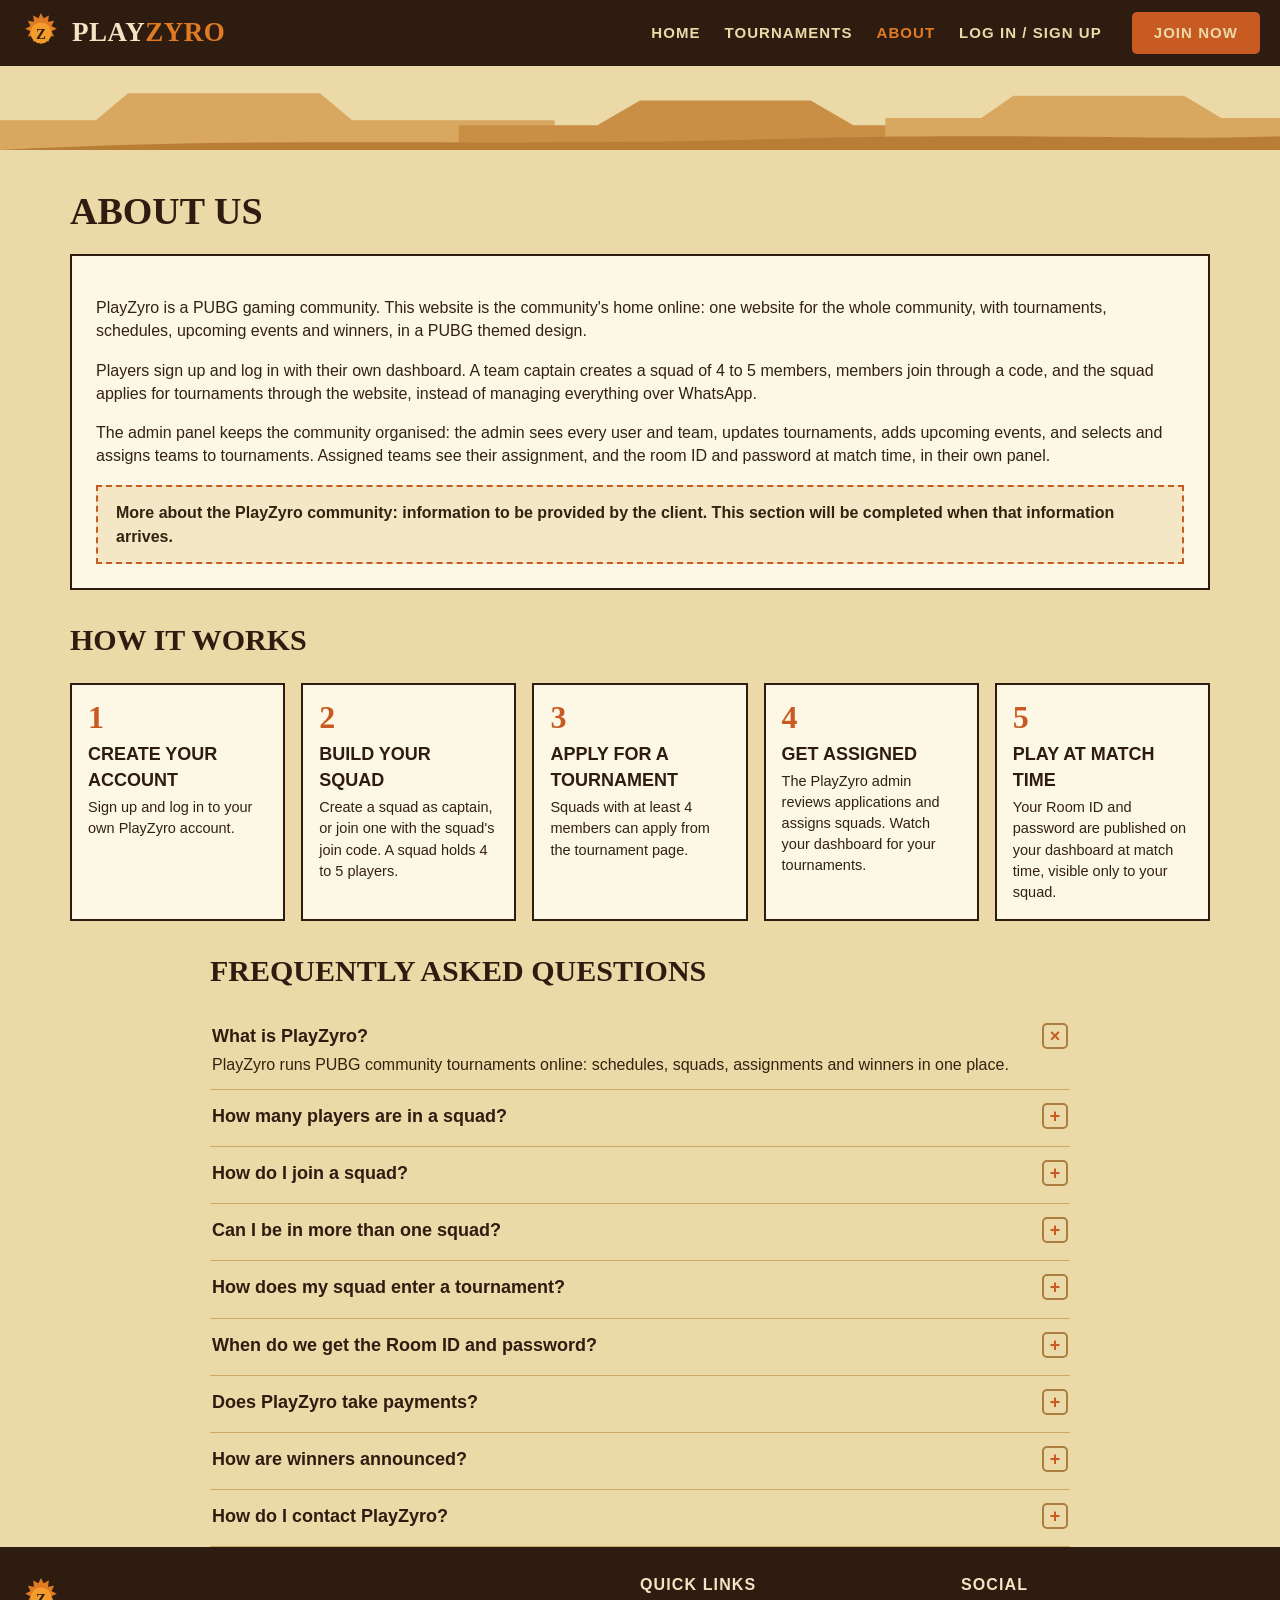
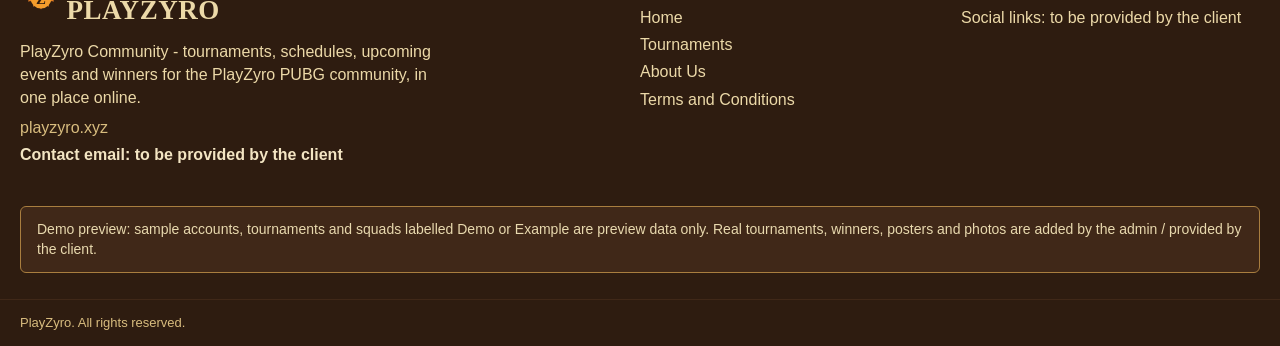
==== commit 8ee95212: "UI/UX fix round (Snow-approved 191-point analysis): all V3 points + version 2026-11-20g" ====
--- a/about.html
+++ b/about.html
@@ -1,23 +1,24 @@
 <!DOCTYPE html>
 <html lang="en"><head><meta charset="utf-8"><meta name="viewport" content="width=device-width, initial-scale=1">
 <title>About Us - PlayZyro</title><link rel="icon" href="data:image/svg+xml,%3Csvg xmlns='http://www.w3.org/2000/svg' viewBox='0 0 32 32'%3E%3Ccircle cx='16' cy='16' r='11' fill='%23e07b24'/%3E%3Ctext x='16' y='22' font-size='15' font-family='Georgia' font-weight='bold' text-anchor='middle' fill='%232e1c10'%3EZ%3C/text%3E%3C/svg%3E">
-<link rel="stylesheet" href="assets/css/style.css?v=2026-11-20d">
+<link rel="stylesheet" href="assets/css/style.css?v=2026-11-20g">
 <script>window.PZ_VARIANT='v3';</script>
-<script src="assets/js/app.js?v=2026-11-20d"></script>
+<script src="assets/js/app.js?v=2026-11-20g"></script>
 </head><body>
 <header class="site-header dark"><div class="header-in"><a class="logo" href="index.html" aria-label="PlayZyro home">
 <svg width="42" height="42" viewBox="0 0 48 48" aria-hidden="true"><g fill="#e07b24"><path d="M24 1l3 6 6-3-1 7 7-1-3 6 6 3-6 3 3 6-7-1 1 7-6-3-3 6-3-6-6 3 1-7-7 1 3-6-6-3 6-3-3-6 7 1-1-7 6 3z"/><circle cx="24" cy="24" r="12" fill="#f39c2c"/></g><text x="24" y="31" font-size="17" font-family="Georgia,serif" font-weight="bold" text-anchor="middle" fill="#2e1c10">Z</text></svg>
 <span class="word">PLAY<b>ZYRO</b></span></a>
 <nav class="mainnav"><a href="index.html">Home</a><a href="tournaments.html">Tournaments</a><a href="about.html" class="active">About</a><a href="dashboard.html" data-nav-dash>Dashboard</a><a href="admin.html" data-nav-admin>Admin Panel</a><span class="userchip" data-user-chip></span><a class="btn joinbtn" href="auth.html">Join Now</a></nav><button class="burger" type="button" data-burger aria-label="Open menu" aria-expanded="false" aria-controls="site-drawer"><span></span><span></span><span></span></button></div></header><div class="drawer-backdrop" data-drawer-close></div><aside class="drawer" id="site-drawer" aria-hidden="true"><div class="drawer-head"><span class="drawer-title">Menu</span><button class="drawer-x" type="button" data-drawer-close aria-label="Close menu">&times;</button></div><nav class="drawer-nav"><a href="index.html">Home</a><a href="tournaments.html">Tournaments</a><a href="about.html">About</a><a href="dashboard.html" data-nav-dash>Dashboard</a><a href="admin.html" data-nav-admin>Admin Panel</a><span class="userchip" data-user-chip></span><div class="drawer-auth"><a class="btn joinbtn" href="auth.html">Sign Up</a><a class="btn dark joinbtn" href="auth.html">Log In</a></div></nav></aside>
 
-<div class="content"><h1>About Us</h1><div class="card">
+<svg class="mesa-strip" viewBox="0 0 1200 170" preserveAspectRatio="none" aria-hidden="true"><path d="M0 170 L0 110 L90 110 L120 55 L300 55 L330 110 L520 110 L520 170 Z" fill="#d9a860"/><path d="M430 170 L430 120 L560 120 L600 70 L760 70 L800 120 L950 120 L950 170 Z" fill="#c98f45"/><path d="M830 170 L830 105 L920 105 L950 60 L1110 60 L1145 105 L1200 105 L1200 170 Z" fill="#d9a860"/><path d="M0 170 C260 140 480 165 720 148 C940 133 1080 152 1200 142 L1200 170 Z" fill="#b97e35"/></svg>
+<div class="content std"><h1>About Us</h1><div class="card">
 <p>PlayZyro is a PUBG gaming community. This website is the community's home online: one website for the whole community, with tournaments, schedules, upcoming events and winners, in a PUBG themed design.</p>
 <p>Players sign up and log in with their own dashboard. A team captain creates a squad of 4 to 5 members, members join through a code, and the squad applies for tournaments through the website, instead of managing everything over WhatsApp.</p>
 <p>The admin panel keeps the community organised: the admin sees every user and team, updates tournaments, adds upcoming events, and selects and assigns teams to tournaments. Assigned teams see their assignment, and the room ID and password at match time, in their own panel.</p>
 <div class="gapbox">More about the PlayZyro community: information to be provided by the client. This section will be completed when that information arrives.</div>
 </div></div>
-<div class="content r2-block"><h2>How It Works</h2><div class="steps"><div class="step"><div class="num">1</div><h3>Create your account</h3><p>Sign up and log in to your own PlayZyro account.</p></div><div class="step"><div class="num">2</div><h3>Build your squad</h3><p>Create a squad as captain, or join one with the squad's join code. A squad holds 4 to 5 players.</p></div><div class="step"><div class="num">3</div><h3>Apply for a tournament</h3><p>Squads with at least 4 members can apply from the tournament page.</p></div><div class="step"><div class="num">4</div><h3>Get assigned</h3><p>The PlayZyro admin reviews applications and assigns squads. Watch your dashboard for your tournaments.</p></div><div class="step"><div class="num">5</div><h3>Play at match time</h3><p>Your Room ID and password are published on your dashboard at match time, visible only to your squad.</p></div></div></div>
-<div class="content r2-block"><h2>Frequently Asked Questions</h2><div class="faq"><div class="faq-item"><h3>What is PlayZyro?</h3><p>PlayZyro runs PUBG community tournaments online: schedules, squads, assignments and winners in one place.</p></div><div class="faq-item"><h3>How many players are in a squad?</h3><p>A squad holds 4 to 5 players. The captain creates the squad and shares its join code.</p></div><div class="faq-item"><h3>How do I join a squad?</h3><p>Ask the captain for the squad's join code, then use Join a Squad while logged in.</p></div><div class="faq-item"><h3>Can I be in more than one squad?</h3><p>Each player has one active squad.</p></div><div class="faq-item"><h3>How does my squad enter a tournament?</h3><p>A squad with at least 4 members applies from the tournament page. The admin assigns squads, and assigned squads see the tournament on their dashboard.</p></div><div class="faq-item"><h3>When do we get the Room ID and password?</h3><p>The admin publishes them at match time. They appear on the dashboard of assigned squad members only.</p></div><div class="faq-item"><h3>Does PlayZyro take payments?</h3><p>No. PlayZyro does not take payments, deposits or withdrawals on this site.</p></div><div class="faq-item"><h3>How are winners announced?</h3><p>Winners from finished tournaments are published in the winners section on this site.</p></div><div class="faq-item"><h3>How do I contact PlayZyro?</h3><p>Contact email: to be provided by the client.</p></div></div></div>
+<div class="content std r2-block"><h2>How It Works</h2><div class="steps"><div class="step"><div class="num">1</div><h3>Create your account</h3><p>Sign up and log in to your own PlayZyro account.</p></div><div class="step"><div class="num">2</div><h3>Build your squad</h3><p>Create a squad as captain, or join one with the squad's join code. A squad holds 4 to 5 players.</p></div><div class="step"><div class="num">3</div><h3>Apply for a tournament</h3><p>Squads with at least 4 members can apply from the tournament page.</p></div><div class="step"><div class="num">4</div><h3>Get assigned</h3><p>The PlayZyro admin reviews applications and assigns squads. Watch your dashboard for your tournaments.</p></div><div class="step"><div class="num">5</div><h3>Play at match time</h3><p>Your Room ID and password are published on your dashboard at match time, visible only to your squad.</p></div></div></div>
+<div class="content std r2-block"><h2>Frequently Asked Questions</h2><div class="faq"><div class="faq-item"><h3>What is PlayZyro?</h3><p>PlayZyro runs PUBG community tournaments online: schedules, squads, assignments and winners in one place.</p></div><div class="faq-item"><h3>How many players are in a squad?</h3><p>A squad holds 4 to 5 players. The captain creates the squad and shares its join code.</p></div><div class="faq-item"><h3>How do I join a squad?</h3><p>Ask the captain for the squad's join code, then use Join a Squad while logged in.</p></div><div class="faq-item"><h3>Can I be in more than one squad?</h3><p>Each player has one active squad.</p></div><div class="faq-item"><h3>How does my squad enter a tournament?</h3><p>A squad with at least 4 members applies from the tournament page. The admin assigns squads, and assigned squads see the tournament on their dashboard.</p></div><div class="faq-item"><h3>When do we get the Room ID and password?</h3><p>The admin publishes them at match time. They appear on the dashboard of assigned squad members only.</p></div><div class="faq-item"><h3>Does PlayZyro take payments?</h3><p>No. PlayZyro does not take payments, deposits or withdrawals on this site.</p></div><div class="faq-item"><h3>How are winners announced?</h3><p>Winners from finished tournaments are published in the winners section on this site.</p></div><div class="faq-item"><h3>How do I contact PlayZyro?</h3><p>Contact email: to be provided by the client.</p></div></div></div>
 <footer class="site-footer"><div class="footer-in">
 <div><a class="logo" style="margin-bottom:10px" href="index.html" aria-label="PlayZyro home">
 <svg width="42" height="42" viewBox="0 0 48 48" aria-hidden="true"><g fill="#e07b24"><path d="M24 1l3 6 6-3-1 7 7-1-3 6 6 3-6 3 3 6-7-1 1 7-6-3-3 6-3-6-6 3 1-7-7 1 3-6-6-3 6-3-3-6 7 1-1-7 6 3z"/><circle cx="24" cy="24" r="12" fill="#f39c2c"/></g><text x="24" y="31" font-size="17" font-family="Georgia,serif" font-weight="bold" text-anchor="middle" fill="#2e1c10">Z</text></svg>
--- a/assets/css/style.css
+++ b/assets/css/style.css
@@ -354,6 +354,89 @@
   .footer-in{gap:16px;padding:22px 16px 10px}
 }
 
+/* ===== UI/UX round (Snow-approved analysis, 2026-11-20) ===== */
+/* V3-25: footer anchors to the viewport bottom on short pages */
+body{display:flex;flex-direction:column;min-height:100vh}
+body>*{flex-shrink:0}
+.site-footer{margin-top:auto}
+/* V3-01: hero kicker above the single headline */
+.hero-kicker{position:relative;font-family:var(--cond);font-weight:700;letter-spacing:.28em;text-transform:uppercase;color:var(--orange);font-size:15px;margin:0 0 10px;padding:0 20px}
+/* V3-02 + V3-03: contour lines stay below the text zone; mesas run edge to edge */
+.hero{padding:52px 0 0}
+.hero h1,.hero p{padding-left:20px;padding-right:20px}
+.hero .cta{padding:0 20px 26px}
+.hero .topo{-webkit-mask-image:linear-gradient(180deg,transparent 0,transparent 52%,#000 70%);mask-image:linear-gradient(180deg,transparent 0,transparent 52%,#000 70%)}
+/* V3-04: chronicle strip - native scrollbar hidden, fade hints at more */
+.strip-row{scrollbar-width:none}
+.strip-row::-webkit-scrollbar{display:none}
+.newsstrip{position:relative}
+.newsstrip::after{content:"";position:absolute;top:0;right:0;bottom:0;width:34px;background:linear-gradient(90deg,rgba(253,247,230,0),var(--paper));pointer-events:none}
+/* V3-05: chronicle detail panel sits outside the scroll track at a fixed share */
+.strip-flex{display:flex;gap:16px;align-items:stretch}
+.strip-flex .strip-row{flex:1;min-width:0}
+.strip-flex .strip-cell{flex:0 0 300px;align-self:center}
+@media(max-width:760px){.strip-flex{flex-direction:column}.strip-flex .strip-cell{flex:none}}
+/* V3-09: slimmer closing band on the tournaments page */
+.cta-band.cta-slim{padding:22px 20px}
+/* V3-10 + V3-36: one standard content width (1180) + one reading width (900) */
+.detail-grid,.detail-extra{max-width:1180px}
+.content.std{max-width:1180px}
+.content.wide{max-width:1180px}
+/* V3-11 + V3-13: details panel distributes its content; breadcrumb back link */
+.panel.detail-panel{display:flex;flex-direction:column}
+.panel.detail-panel .backlink{margin-top:auto;padding-top:16px}
+.panel.detail-panel .backlink a{display:inline-block;font-family:var(--cond);font-weight:700;letter-spacing:.05em;text-transform:uppercase;font-size:14px;border:2px solid var(--brown);border-radius:5px;padding:7px 14px;color:var(--brown);text-decoration:none}
+.crumb{max-width:1180px;margin:22px auto 0;padding:0 20px;font-family:var(--cond);font-weight:700;letter-spacing:.05em;text-transform:uppercase;font-size:14px;color:var(--brown2)}
+.crumb a{color:var(--orange)}
+/* V3-12: serif display face for section headings site-wide */
+.panel h2,.dash-grid h2,.admin-card h2,.auth-col h2{font-family:var(--display);font-weight:900;letter-spacing:0}
+/* V3-15 + V3-17: auth page - one centred column, form first, highlights as a slim strip below */
+.auth-grid{display:flex;flex-direction:column;max-width:880px}
+.auth-formcol{order:-1}
+.auth-deco{display:grid;grid-template-columns:1fr 1fr;gap:22px;margin-top:22px}
+.auth-deco .panel{margin-top:0!important}
+.auth-deco .art-poster{min-height:96px!important}
+@media(max-width:640px){.auth-deco{grid-template-columns:1fr}}
+/* V3-18: agreement line wraps cleanly; demo note in cream, credentials in orange */
+.checkline span{flex:1;min-width:0}
+.checkline a{white-space:nowrap}
+.demo-box{color:var(--cream)}
+/* V3-19 + V3-21: room box seated in the right column; calm head until a room is live */
+.dash-grid{grid-template-columns:300px 1fr 300px}
+.side-col .roombox{margin:0 0 20px;min-width:0;max-width:none;width:auto;flex:none}
+.roombox .rb-head{background:var(--brown2);color:var(--orange2)}
+.roombox.live .rb-head{background:var(--orange);color:#fff}
+/* V3-22: team artwork fits inside its frame (height-driven size, centred) */
+.art-team{background-size:auto 76%;background-position:center}
+/* V3-23: squad banner shows five slots - the open slot as a dashed outline figure */
+.art-team.five{background-image:url("data:image/svg+xml,%3Csvg xmlns='http://www.w3.org/2000/svg' viewBox='0 0 250 100'%3E%3Cg fill='%23402818'%3E%3Ccircle cx='25' cy='36' r='13'/%3E%3Cpath d='M3 92 C3 68 13 60 25 60 C37 60 47 68 47 92 Z'/%3E%3Ccircle cx='75' cy='36' r='13'/%3E%3Cpath d='M53 92 C53 68 63 60 75 60 C87 60 97 68 97 92 Z'/%3E%3Ccircle cx='125' cy='36' r='13'/%3E%3Cpath d='M103 92 C103 68 113 60 125 60 C137 60 147 68 147 92 Z'/%3E%3Ccircle cx='175' cy='36' r='13'/%3E%3Cpath d='M153 92 C153 68 163 60 175 60 C187 60 197 68 197 92 Z'/%3E%3C/g%3E%3Cg fill='none' stroke='%23402818' stroke-width='2' stroke-dasharray='5 4'%3E%3Ccircle cx='225' cy='36' r='13'/%3E%3Cpath d='M203 92 C203 68 213 60 225 60 C237 60 247 68 247 92 Z'/%3E%3C/g%3E%3C/svg%3E")}
+/* V3-23: roster rows - name left, role right, divider lines */
+.card .mrow{display:flex;justify-content:space-between;align-items:baseline;gap:12px;padding:9px 2px;border-bottom:1px solid var(--tan2)}
+.card .mrow .mrole{font-family:var(--cond);font-weight:700;text-transform:uppercase;letter-spacing:.05em;color:var(--orange);font-size:13px;white-space:nowrap}
+/* V3-24: squad card bottom padding matches its top */
+#s-body{padding-bottom:12px}
+#s-body p:last-child{margin-bottom:2px}
+/* V3-26 + V3-34: framed form pages + mesa strip under the header */
+.formcard{border-top:8px solid var(--orange)}
+.mesa-strip{display:block;width:100%;height:84px}
+/* V3-27: readable placeholder + code-field styling + hint line */
+.formcard input::placeholder{color:#8a6d3b;opacity:1}
+.code-in{letter-spacing:.14em;text-transform:uppercase;font-family:var(--cond);font-weight:700}
+.hint{font-size:13.5px;color:var(--brown2);margin:6px 0 0}
+/* V3-29: admin cards size to content */
+.admin-grid{align-items:start}
+/* V3-30: events media slots presented as slots with captions */
+.slot-row{display:grid;grid-template-columns:1fr 1fr;gap:12px;margin-top:16px}
+.slot-row .slot{min-height:130px}
+.slot-cap{font-size:13px;color:var(--brown2);margin:6px 0 0}
+/* V3-31: sidebar closes deliberately with a note at its foot */
+@media(min-width:761px){.admin-side{display:flex;flex-direction:column}.admin-side nav{flex:1}}
+.side-note{font-size:12.5px;color:var(--tan);border-top:1px solid var(--brown2);padding-top:12px;margin:14px 0 0}
+/* V3-32: tournament mini-cards at the admin's standard sizes */
+.tcards .tcard2 h3{font-size:17px}
+.tcards .tcard2 .ph{font-size:12px}
+.tcard2 .btn{padding:8px 16px}
+
 /* ===== PlayZyro Animations R1 (panel-approved S1-S5 + O1-O4, Chat 3) =====
    Rules: content visible on load, entrance starts from visible, no scroll-reveal,
    animations are never gated on any motion preference setting. */
@@ -389,3 +472,8 @@
 .strip-row>.ph,.strip-row>.art-photo,.strip-row>.art-team,.strip-row>.strip-cell{flex:0 0 300px}
 /* Animations R1 fix: open state for the FAQ answer wrapper (was missing, answers could not expand). */
 .faq-item.pz-open .pz-faq-a{grid-template-rows:1fr}
+
+/* UI/UX round (V3-06): FAQ icon keeps one container shape; only the glyph swaps, no rotation.
+   Presentation-only override of the chevron treatment; the accordion behaviour is unchanged. */
+.faq-item.pz-open .pz-chev{transform:none}
+.faq-item.pz-open .pz-chev::after{content:"×"}
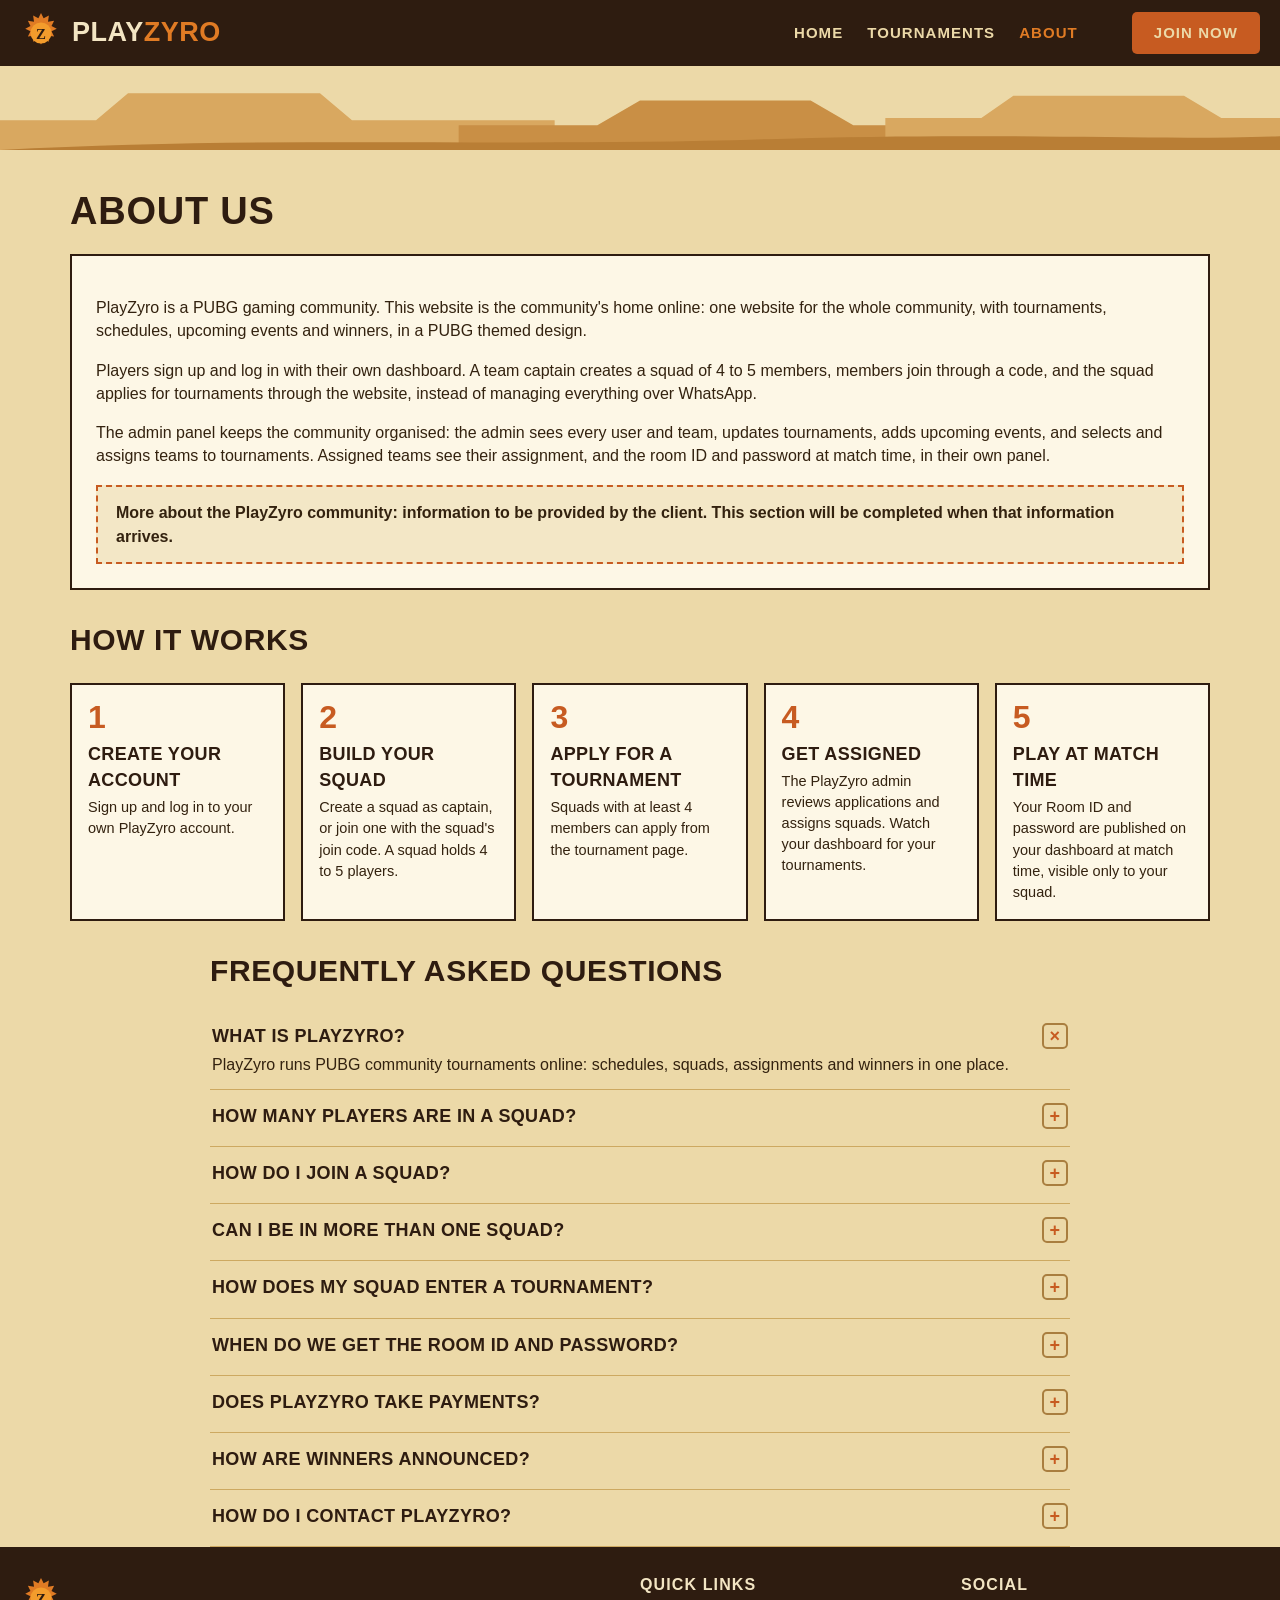
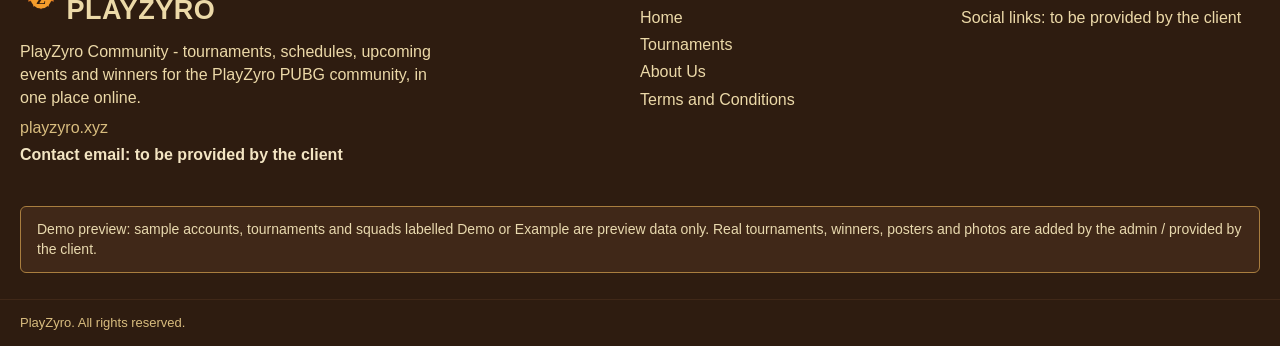
==== commit 382fdd24: "V3 R1 fix round (panel order, Chat 2 Screenshot Match R1 on 20g): design kicker line + condensed pos" ====
--- a/about.html
+++ b/about.html
@@ -1,9 +1,9 @@
 <!DOCTYPE html>
 <html lang="en"><head><meta charset="utf-8"><meta name="viewport" content="width=device-width, initial-scale=1">
 <title>About Us - PlayZyro</title><link rel="icon" href="data:image/svg+xml,%3Csvg xmlns='http://www.w3.org/2000/svg' viewBox='0 0 32 32'%3E%3Ccircle cx='16' cy='16' r='11' fill='%23e07b24'/%3E%3Ctext x='16' y='22' font-size='15' font-family='Georgia' font-weight='bold' text-anchor='middle' fill='%232e1c10'%3EZ%3C/text%3E%3C/svg%3E">
-<link rel="stylesheet" href="assets/css/style.css?v=2026-11-20g">
+<link rel="stylesheet" href="assets/css/style.css?v=2026-11-20h">
 <script>window.PZ_VARIANT='v3';</script>
-<script src="assets/js/app.js?v=2026-11-20g"></script>
+<script src="assets/js/app.js?v=2026-11-20h"></script>
 </head><body>
 <header class="site-header dark"><div class="header-in"><a class="logo" href="index.html" aria-label="PlayZyro home">
 <svg width="42" height="42" viewBox="0 0 48 48" aria-hidden="true"><g fill="#e07b24"><path d="M24 1l3 6 6-3-1 7 7-1-3 6 6 3-6 3 3 6-7-1 1 7-6-3-3 6-3-6-6 3 1-7-7 1 3-6-6-3 6-3-3-6 7 1-1-7 6 3z"/><circle cx="24" cy="24" r="12" fill="#f39c2c"/></g><text x="24" y="31" font-size="17" font-family="Georgia,serif" font-weight="bold" text-anchor="middle" fill="#2e1c10">Z</text></svg>
--- a/assets/css/style.css
+++ b/assets/css/style.css
@@ -3,7 +3,7 @@
   --sand:#ecd9a8; --sand2:#e6cf9a; --cream:#f8efdb; --paper:#fdf7e6;
   --brown:#2e1c10; --brown2:#402818; --orange:#c75b21; --orange2:#e07b24;
   --tan:#d9bd7f; --tan2:#cda961; --line:#a97e3f; --ink:#33220f;
-  --display:Georgia,'Times New Roman',serif;
+  --display:'Oswald','Arial Narrow','Franklin Gothic Medium',Impact,sans-serif;
   --cond:'Arial Narrow','Helvetica Neue',Arial,sans-serif;
   --body:'Segoe UI',Arial,Helvetica,sans-serif;
 }
@@ -477,3 +477,44 @@
    Presentation-only override of the chevron treatment; the accordion behaviour is unchanged. */
 .faq-item.pz-open .pz-chev{transform:none}
 .faq-item.pz-open .pz-chev::after{content:"×"}
+
+/* ===== V3 R1 fix round (Chat 2 Screenshot Match R1, 2026-11-20) ===== */
+h1,h2,h3{text-transform:uppercase;letter-spacing:.02em}
+/* Chronicle: 3 full photo boxes + text as its own fourth column (desktop); slide kept where space is tight */
+@media(min-width:901px){
+.strip-flex .strip-row{overflow-x:visible}
+.strip-flex .strip-row>.art-photo,.strip-flex .strip-row>.art-team{flex:1 1 0;min-height:104px}
+.newsstrip::after{display:none}
+}
+@media(max-width:900px){
+.strip-flex .strip-row>.art-photo,.strip-flex .strip-row>.art-team{flex:0 0 260px}
+}
+/* Upcoming cards: poster left (square), text right, button under the text */
+.hcard{flex-direction:row}
+.hcard .art-poster{flex:0 0 118px;min-height:118px}
+.hcard .hcard-body{flex:1;min-width:0}
+/* Auth: design 3-column composition on desktop; the form still leads on mobile (existing rules) */
+@media(min-width:821px){
+.auth-grid{display:grid;grid-template-columns:1fr 1fr 1.15fr;grid-template-areas:"high champ auth" "sched sched auth";gap:26px;max-width:1180px;margin:30px auto 0;align-items:stretch}
+.auth-high{grid-area:high}.auth-champ{grid-area:champ}.auth-sched{grid-area:sched}
+.auth-formcol{grid-area:auth;display:flex;flex-direction:column;margin:0}
+.auth-formcol .auth-panel{flex:1}
+.auth-formcol .demo-box{margin-top:14px}
+.auth-sched .tablewrap{margin-top:10px}
+}
+/* Dashboard: winners strip spans wide under My Tournaments; side rail pinned to row 1 */
+@media(min-width:901px){
+.dash-grid .side-col{grid-column:3;grid-row:1}
+.dash-grid .winners-strip{grid-column:1/3;grid-row:2;margin-top:2px}
+}
+/* Shared identity + admin action furniture */
+.pz-avatar{display:inline-flex;align-items:center;justify-content:center;width:30px;height:30px;border-radius:50%;background:var(--orange);color:#fff;font-family:var(--cond);font-weight:700;font-size:14px;position:relative;vertical-align:middle}
+.pz-avatar .dot{position:absolute;top:-2px;right:-2px;width:9px;height:9px;border-radius:50%;background:#d43a1f;border:2px solid var(--cream)}
+.iconbtn{display:inline-flex;align-items:center;justify-content:center;background:var(--cream);border:2px solid var(--brown);color:var(--brown);border-radius:5px;padding:5px 7px;cursor:pointer;vertical-align:middle}
+.iconbtn:hover{border-color:var(--orange);color:var(--orange)}
+.btn.outline{background:transparent;color:var(--brown);border:2px solid var(--brown)}
+.btn.outline:hover{background:var(--brown);color:var(--sand)}
+.tlinks{display:flex;gap:16px;margin-top:10px;flex-wrap:wrap}
+.tlink{background:none;border:0;padding:0;cursor:pointer;font-family:var(--cond);font-weight:700;letter-spacing:.04em;text-transform:uppercase;font-size:13px;color:var(--orange);text-decoration:underline}
+.tlink:hover{color:var(--brown)}
+.br-list{margin-top:10px;background:var(--cream);border:1px solid var(--line);padding:10px 12px;font-size:14px;text-align:left}
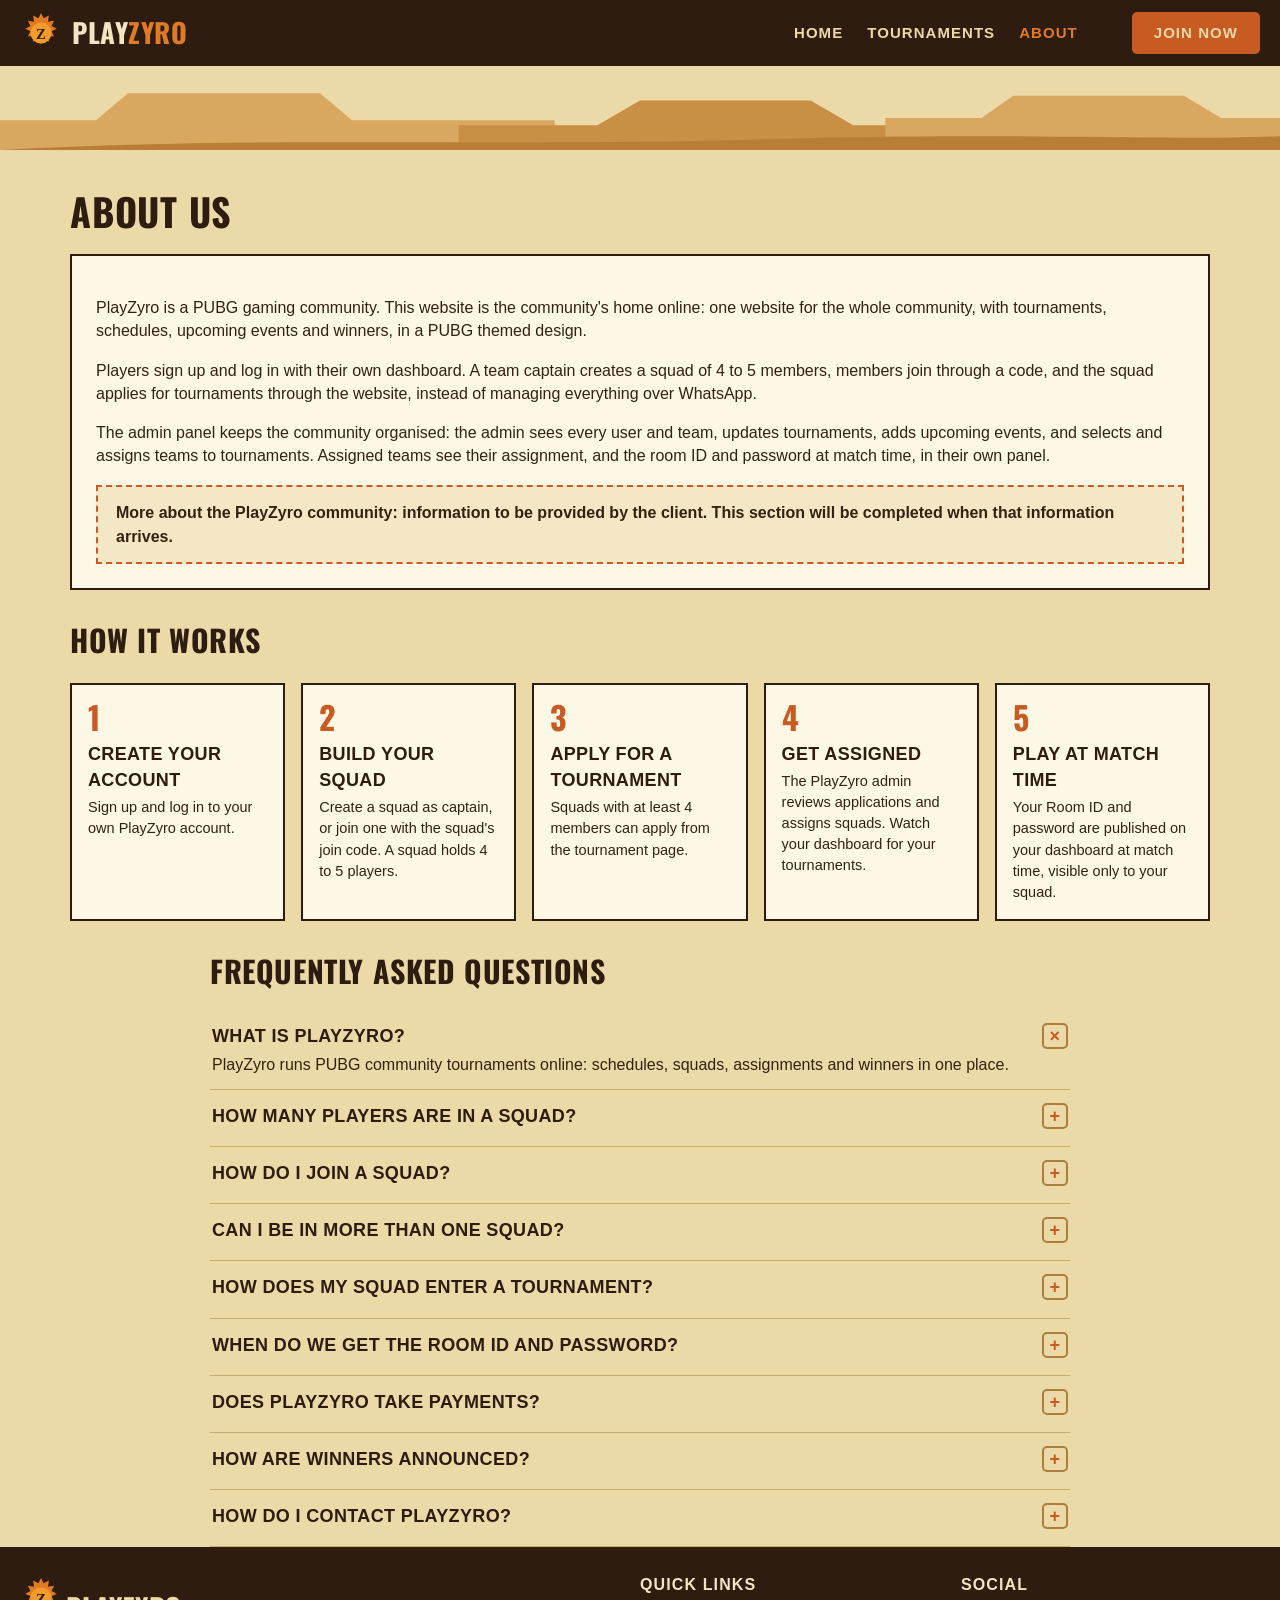
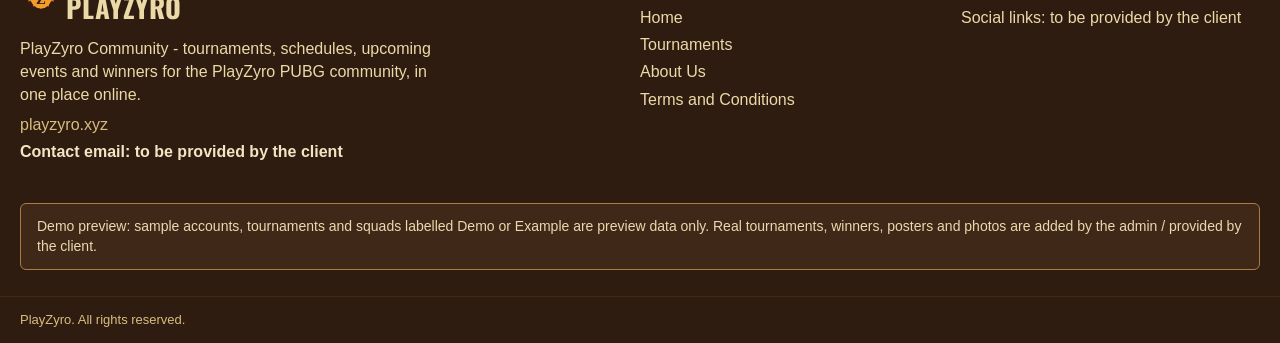
==== commit 4c53cc10: "V3-Landing-R1-02 remainder (panel ruling): headings now render in a true condensed poster face - the" ====
--- a/about.html
+++ b/about.html
@@ -1,9 +1,9 @@
 <!DOCTYPE html>
 <html lang="en"><head><meta charset="utf-8"><meta name="viewport" content="width=device-width, initial-scale=1">
 <title>About Us - PlayZyro</title><link rel="icon" href="data:image/svg+xml,%3Csvg xmlns='http://www.w3.org/2000/svg' viewBox='0 0 32 32'%3E%3Ccircle cx='16' cy='16' r='11' fill='%23e07b24'/%3E%3Ctext x='16' y='22' font-size='15' font-family='Georgia' font-weight='bold' text-anchor='middle' fill='%232e1c10'%3EZ%3C/text%3E%3C/svg%3E">
-<link rel="stylesheet" href="assets/css/style.css?v=2026-11-20h">
+<link rel="preconnect" href="https://fonts.googleapis.com"><link rel="preconnect" href="https://fonts.gstatic.com" crossorigin><link href="https://fonts.googleapis.com/css2?family=Oswald:wght@500;600;700&display=swap" rel="stylesheet"><link rel="stylesheet" href="assets/css/style.css?v=2026-11-20j">
 <script>window.PZ_VARIANT='v3';</script>
-<script src="assets/js/app.js?v=2026-11-20h"></script>
+<script src="assets/js/app.js?v=2026-11-20j"></script>
 </head><body>
 <header class="site-header dark"><div class="header-in"><a class="logo" href="index.html" aria-label="PlayZyro home">
 <svg width="42" height="42" viewBox="0 0 48 48" aria-hidden="true"><g fill="#e07b24"><path d="M24 1l3 6 6-3-1 7 7-1-3 6 6 3-6 3 3 6-7-1 1 7-6-3-3 6-3-6-6 3 1-7-7 1 3-6-6-3 6-3-3-6 7 1-1-7 6 3z"/><circle cx="24" cy="24" r="12" fill="#f39c2c"/></g><text x="24" y="31" font-size="17" font-family="Georgia,serif" font-weight="bold" text-anchor="middle" fill="#2e1c10">Z</text></svg>
--- a/assets/css/style.css
+++ b/assets/css/style.css
@@ -518,3 +518,12 @@
 .tlink{background:none;border:0;padding:0;cursor:pointer;font-family:var(--cond);font-weight:700;letter-spacing:.04em;text-transform:uppercase;font-size:13px;color:var(--orange);text-decoration:underline}
 .tlink:hover{color:var(--brown)}
 .br-list{margin-top:10px;background:var(--cream);border:1px solid var(--line);padding:10px 12px;font-size:14px;text-align:left}
+/* Phone points P-04/P-05/P-06 (Snow phone check, 2026-11-20): steps stack (the inline 4-column style is overridden), champions units fit the viewport, winner lines never cut */
+@media(max-width:640px){
+.r2-block .steps{grid-template-columns:1fr!important}
+.champ-unit{flex-wrap:wrap}
+.champ-unit .art-photo,.champ-unit .art-team{flex:0 0 108px;height:64px;min-height:64px}
+.champ-row .cap{font-size:16px}
+}
+/* ===== V3 R1-02 remainder (panel ruling, 2026-11-20): condensed poster face on headings - Oswald is loaded in every page head; headings bold ===== */
+h1,h2,h3{font-weight:700}
